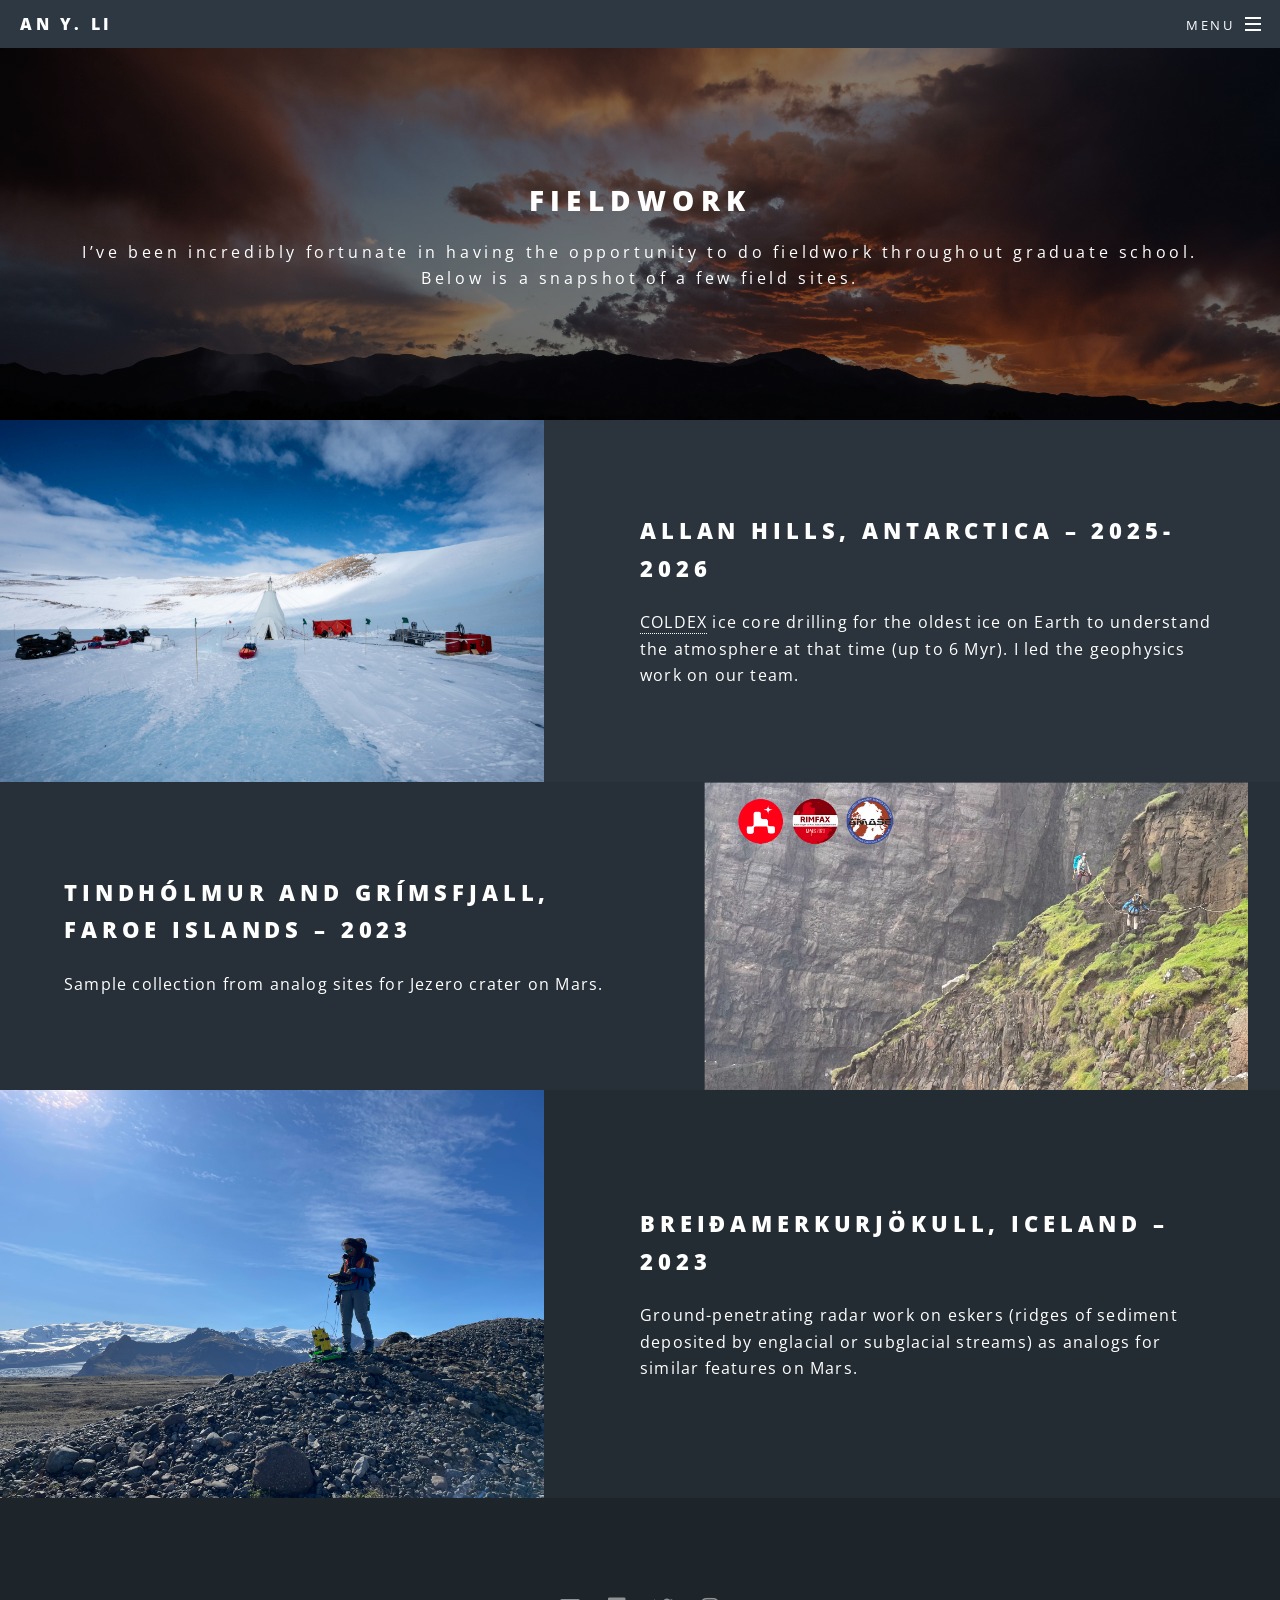
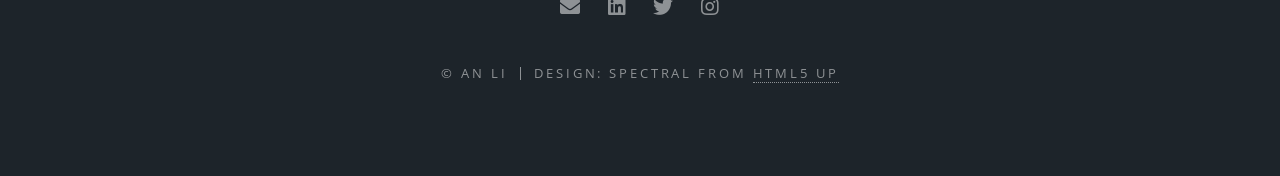
==== fieldwork.html @ 5aa0a7df "Update fieldwork.html" ====
<!DOCTYPE HTML>
<!--
	Spectral by HTML5 UP
	html5up.net | @ajlkn
	Free for personal and commercial use under the CCA 3.0 license (html5up.net/license)
-->
<html>
	<head>
		<title>An Y. Li</title>
		<meta charset="utf-8" />
		<meta name="viewport" content="width=device-width, initial-scale=1, user-scalable=no" />
		<link rel="stylesheet" href="assets/css/main.css" />
		<noscript><link rel="stylesheet" href="assets/css/noscript.css" /></noscript>
	</head>
	<body class="is-preload">

		<!-- Page Wrapper -->
			<div id="page-wrapper">

				<!-- Header -->
					<header id="header">
						<h1><a href="index.html">An Y. Li</a></h1>
						<nav id="nav">
							<ul>
								<li class="special">
									<a href="#menu" class="menuToggle"><span>Menu</span></a>
									<div id="menu">
										<ul>
											<li><a href="index.html">Home</a></li>
											<li><a href="research.html">Research</a></li>
											<li><a href="publications.html">Publications</a></li
                      						<li><a href="fieldwork.html">Fieldwork</a></li>
											<li><a href="resources.html">Resources</a></li>
											<li><a href="https://anliphotography.com">Photography Website</a> </li>
											<!-- <li><a href="#">Sign Up</a></li>
											<li><a href="#">Log In</a></li> -->
										</ul>
									</div>
								</li>
							</ul>
						</nav>
					</header>

				<!-- Main -->
					<article id="main">
						<header>
							<h2>Fieldwork</h2>
							<p style="text-transform: none;">I’ve been incredibly fortunate in having the opportunity to do fieldwork throughout graduate school. <br/> Below is a snapshot of a few field sites. </p>
						</header>
						<section id="two" class="wrapper alt style2">
							
							
							<section class="spotlight">
								<div class="image">
									<img src="images/8b.jpg"/>
								</div>
								<div class="content">
									<h2>Allan Hills, Antarctica – 2025-2026</br> </h2>
									<p><a href="https://coldex.org"> COLDEX</a> ice core drilling for the oldest ice on Earth to understand the atmosphere at that time (up to 6 Myr). I led the geophysics work on our team.</p>
								</div>
                
							</section>
              				<section class="spotlight">
								<div class="image">
									<img src="images/li_work9.png"/>
								</div>
								<div class="content">
									<h2>Tindhólmur and Grímsfjall, Faroe Islands – 2023</br> </h2>
									<p>Sample collection from analog sites for Jezero crater on Mars.  </p>
								</div>
								</section>
             				<section class="spotlight">
								<div class="image">
									<img src="images/li_work8.JPG"/>
								</div>
								<div class="content">
									<h2>Breiðamerkurjökull, Iceland – 2023</br> </h2>
									<p>Ground-penetrating radar work on eskers (ridges of sediment deposited by englacial or subglacial streams) as analogs for similar features on Mars. </p>
								</div>
                
							</section>

							
						</section>


						<!-- <section class="wrapper style5">
							<div class="inner">

								<h3>Lorem ipsum dolor</h3>
								<p>Morbi mattis mi consectetur tortor elementum, varius pellentesque velit convallis. Aenean tincidunt lectus auctor mauris maximus, ac scelerisque ipsum tempor. Duis vulputate ex et ex tincidunt, quis lacinia velit aliquet. Duis non efficitur nisi, id malesuada justo. Maecenas sagittis felis ac sagittis semper. Curabitur purus leo, tempus sed finibus eget, fringilla quis risus. Maecenas et lorem quis sem varius sagittis et a est. Maecenas iaculis iaculis sem. Donec vel dolor at arcu tincidunt bibendum. Interdum et malesuada fames ac ante ipsum primis in faucibus. Fusce ut aliquet justo. Donec id neque ipsum. Integer eget ultricies odio. Nam vel ex a orci fringilla tincidunt. Aliquam eleifend ligula non velit accumsan cursus. Etiam ut gravida sapien.</p>

								<p>Vestibulum ultrices risus velit, sit amet blandit massa auctor sit amet. Sed eu lectus sem. Phasellus in odio at ipsum porttitor mollis id vel diam. Praesent sit amet posuere risus, eu faucibus lectus. Vivamus ex ligula, tempus pulvinar ipsum in, auctor porta quam. Proin nec dui cursus, posuere dui eget interdum. Fusce lectus magna, sagittis at facilisis vitae, pellentesque at etiam. Quisque posuere leo quis sem commodo, vel scelerisque nisi scelerisque. Suspendisse id quam vel tortor tincidunt suscipit. Nullam auctor orci eu dolor consectetur, interdum ullamcorper ante tincidunt. Mauris felis nec felis elementum varius.</p>

								<hr />

								<h4>Feugiat aliquam</h4>
								<p>Nam sapien ante, varius in pulvinar vitae, rhoncus id massa. Donec varius ex in mauris ornare, eget euismod urna egestas. Etiam lacinia tempor ipsum, sodales porttitor justo. Aliquam dolor quam, semper in tortor eu, volutpat efficitur quam. Fusce nec fermentum nisl. Aenean erat diam, tempus aliquet erat.</p>

								<p>Etiam iaculis nulla ipsum, et pharetra libero rhoncus ut. Phasellus rutrum cursus velit, eget condimentum nunc blandit vel. In at pulvinar lectus. Morbi diam ante, vulputate et imperdiet eget, fermentum non dolor. Ut eleifend sagittis tincidunt. Sed viverra commodo mi, ac rhoncus justo. Duis neque ligula, elementum ut enim vel, posuere finibus justo. Vivamus facilisis maximus nibh quis pulvinar. Quisque hendrerit in ipsum id tellus facilisis fermentum. Proin mauris dui, at vestibulum sit amet, auctor bibendum neque.</p>

							</div>
						</section> -->
					</article>

				<!-- Footer -->
					<footer id="footer">
						<ul class="icons">
							<li><a href="mailto:anli7@uw.edu" class="icon solid fa-envelope"><span class="label">Email</span></a></li>
							<!-- <li><a href="#" class="icon brands fa-dribbble"><span class="label">Dribbble</span></a></li> -->
							<li><a href="https://www.linkedin.com/in/an-li7" class="icon brands fa-linkedin"><span class="label">LinkedIn</span></a></li>
							<li><a href="https://twitter.com/planetanli" class="icon brands fa-twitter"><span class="label">Twitter</span></a></li>
							<li><a href="https://instagram.com/naturade" class="icon brands fa-instagram"><span class="label">Instagram</span></a></li>
<!-- 							<!-- <li><a href="https://facebook.com/everaturephotography" class="icon brands fa-facebook-f"><span class="label">Facebook</span></a></li> -->
							
						</ul>
						<ul class="copyright">
							<li>&copy; An Li</li><li>Design: Spectral from <a href="http://html5up.net">HTML5 UP</a></li>
						</ul>
					</footer>

			</div>

		<!-- Scripts -->
			<script src="assets/js/jquery.min.js"></script>
			<script src="assets/js/jquery.scrollex.min.js"></script>
			<script src="assets/js/jquery.scrolly.min.js"></script>
			<script src="assets/js/browser.min.js"></script>
			<script src="assets/js/breakpoints.min.js"></script>
			<script src="assets/js/util.js"></script>
			<script src="assets/js/main.js"></script>

	</body>
</html>
---- assets/css/main.css ----
@import url(fontawesome-all.min.css);
@import url("https://fonts.googleapis.com/css?family=Open+Sans:400,400italic,600,600italic,800,800italic");

/*
	Spectral by HTML5 UP
	html5up.net | @ajlkn
	Free for personal and commercial use under the CCA 3.0 license (html5up.net/license)
*/

html, body, div, span, applet, object,
iframe, h1, h2, h3, h4, h5, h6, p, blockquote,
pre, a, abbr, acronym, address, big, cite,
code, del, dfn, em, img, ins, kbd, q, s, samp,
small, strike, strong, sub, sup, tt, var, b,
u, i, center, dl, dt, dd, ol, ul, li, fieldset,
form, label, legend, table, caption, tbody,
tfoot, thead, tr, th, td, article, aside,
canvas, details, embed, figure, figcaption,
footer, header, hgroup, menu, nav, output, ruby,
section, summary, time, mark, audio, video {
	margin: 0;
	padding: 0;
	border: 0;
	font-size: 100%;
	font: inherit;
	vertical-align: baseline;}

article, aside, details, figcaption, figure,
footer, header, hgroup, menu, nav, section {
	display: block;}

body {
	line-height: 1;
}

ol, ul {
	list-style: none;
}

blockquote, q {
	quotes: none;
}

	blockquote:before, blockquote:after, q:before, q:after {
		content: '';
		content: none;
	}

table {
	border-collapse: collapse;
	border-spacing: 0;
}

body {
	-webkit-text-size-adjust: none;
}

mark {
	background-color: transparent;
	color: inherit;
}

input::-moz-focus-inner {
	border: 0;
	padding: 0;
}

input, select, textarea {
	-moz-appearance: none;
	-webkit-appearance: none;
	-ms-appearance: none;
	appearance: none;
}

/* Basic */

	@-ms-viewport {
		width: device-width;
	}

	html {
		box-sizing: border-box;
	}

	*, *:before, *:after {
		box-sizing: inherit;
	}

	body {
		background: #2e3842;
	}

		body.is-preload *, body.is-preload *:before, body.is-preload *:after {
			-moz-animation: none !important;
			-webkit-animation: none !important;
			-ms-animation: none !important;
			animation: none !important;
			-moz-transition: none !important;
			-webkit-transition: none !important;
			-ms-transition: none !important;
			transition: none !important;
		}

	body, input, select, textarea {
		color: #fff;
		font-family: "Open Sans", Helvetica, sans-serif;
		font-size: 15pt;
		font-weight: 400;
		letter-spacing: 0.075em;
		line-height: 1.65em;
	}

		@media screen and (max-width: 1680px) {

			body, input, select, textarea {
				font-size: 13pt;
			}

		}

		@media screen and (max-width: 1280px) {

			body, input, select, textarea {
				font-size: 12pt;
			}

		}

		@media screen and (max-width: 736px) {

			body, input, select, textarea {
				font-size: 11pt;
				letter-spacing: 0.0375em;
			}

		}

	a {
		-moz-transition: color 0.2s ease, border-bottom-color 0.2s ease;
		-webkit-transition: color 0.2s ease, border-bottom-color 0.2s ease;
		-ms-transition: color 0.2s ease, border-bottom-color 0.2s ease;
		transition: color 0.2s ease, border-bottom-color 0.2s ease;
		border-bottom: dotted 1px;
		color: inherit;
		text-decoration: none;
	}

		a:hover {
			border-bottom-color: transparent;
		}

	strong, b {
		color: #fff;
		font-weight: 600;
	}

	em, i {
		font-style: italic;
	}

	p {
		margin: 0 0 2em 0;
	}

	h1, h2, h3, h4, h5, h6 {
		color: #fff;
		font-weight: 800;
		letter-spacing: 0.225em;
		line-height: 1em;
		margin: 0 0 1em 0;
		text-transform: uppercase;
	}

		h1 a, h2 a, h3 a, h4 a, h5 a, h6 a {
			color: inherit;
			text-decoration: none;
		}

	h2 {
		font-size: 1.35em;
		line-height: 1.75em;
	}

		@media screen and (max-width: 736px) {

			h2 {
				font-size: 1.1em;
				line-height: 1.65em;
			}

		}

	h3 {
		font-size: 1.15em;
		line-height: 1.75em;
	}

		@media screen and (max-width: 736px) {

			h3 {
				font-size: 1em;
				line-height: 1.65em;
			}

		}

	h4 {
		font-size: 1em;
		line-height: 1.5em;
	}

	h5 {
		font-size: 0.8em;
		line-height: 1.5em;
	}

	h6 {
		font-size: 0.7em;
		line-height: 1.5em;
	}

	sub {
		font-size: 0.8em;
		position: relative;
		top: 0.5em;
	}

	sup {
		font-size: 0.8em;
		position: relative;
		top: -0.5em;
	}

	hr {
		border: 0;
		border-bottom: solid 2px #fff;
		margin: 3em 0;
	}

		hr.major {
			margin: 4.5em 0;
		}

	blockquote {
		border-left: solid 4px #fff;
		font-style: italic;
		margin: 0 0 2em 0;
		padding: 0.5em 0 0.5em 2em;
	}

	code {
		background: rgba(144, 144, 144, 0.25);
		border-radius: 3px;
		font-family: "Courier New", monospace;
		font-size: 0.9em;
		letter-spacing: 0;
		margin: 0 0.25em;
		padding: 0.25em 0.65em;
	}

	pre {
		-webkit-overflow-scrolling: touch;
		font-family: "Courier New", monospace;
		font-size: 0.9em;
		margin: 0 0 2em 0;
	}

		pre code {
			display: block;
			line-height: 1.75em;
			padding: 1em 1.5em;
			overflow-x: auto;
		}

	.align-left {
		text-align: left;
	}

	.align-center {
		text-align: center;
	}

	.align-right {
		text-align: right;
	}

/* Row */

	.row {
		display: flex;
		flex-wrap: wrap;
		box-sizing: border-box;
		align-items: stretch;
	}

		.row > * {
			box-sizing: border-box;
		}

		.row.gtr-uniform > * > :last-child {
			margin-bottom: 0;
		}

		.row.aln-left {
			justify-content: flex-start;
		}

		.row.aln-center {
			justify-content: center;
		}

		.row.aln-right {
			justify-content: flex-end;
		}

		.row.aln-top {
			align-items: flex-start;
		}

		.row.aln-middle {
			align-items: center;
		}

		.row.aln-bottom {
			align-items: flex-end;
		}

		.row > .imp {
			order: -1;
		}

		.row > .col-1 {
			width: 8.33333%;
		}

		.row > .off-1 {
			margin-left: 8.33333%;
		}

		.row > .col-2 {
			width: 16.66667%;
		}

		.row > .off-2 {
			margin-left: 16.66667%;
		}

		.row > .col-3 {
			width: 25%;
		}

		.row > .off-3 {
			margin-left: 25%;
		}

		.row > .col-4 {
			width: 33.33333%;
		}

		.row > .off-4 {
			margin-left: 33.33333%;
		}

		.row > .col-5 {
			width: 41.66667%;
		}

		.row > .off-5 {
			margin-left: 41.66667%;
		}

		.row > .col-6 {
			width: 50%;
		}

		.row > .off-6 {
			margin-left: 50%;
		}

		.row > .col-7 {
			width: 58.33333%;
		}

		.row > .off-7 {
			margin-left: 58.33333%;
		}

		.row > .col-8 {
			width: 66.66667%;
		}

		.row > .off-8 {
			margin-left: 66.66667%;
		}

		.row > .col-9 {
			width: 75%;
		}

		.row > .off-9 {
			margin-left: 75%;
		}

		.row > .col-10 {
			width: 83.33333%;
		}

		.row > .off-10 {
			margin-left: 83.33333%;
		}

		.row > .col-11 {
			width: 91.66667%;
		}

		.row > .off-11 {
			margin-left: 91.66667%;
		}

		.row > .col-12 {
			width: 100%;
		}

		.row > .off-12 {
			margin-left: 100%;
		}

		.row.gtr-0 {
			margin-top: 0;
			margin-left: 0em;
		}

			.row.gtr-0 > * {
				padding: 0 0 0 0em;
			}

			.row.gtr-0.gtr-uniform {
				margin-top: 0em;
			}

				.row.gtr-0.gtr-uniform > * {
					padding-top: 0em;
				}

		.row.gtr-25 {
			margin-top: 0;
			margin-left: -0.375em;
		}

			.row.gtr-25 > * {
				padding: 0 0 0 0.375em;
			}

			.row.gtr-25.gtr-uniform {
				margin-top: -0.375em;
			}

				.row.gtr-25.gtr-uniform > * {
					padding-top: 0.375em;
				}

		.row.gtr-50 {
			margin-top: 0;
			margin-left: -0.75em;
		}

			.row.gtr-50 > * {
				padding: 0 0 0 0.75em;
			}

			.row.gtr-50.gtr-uniform {
				margin-top: -0.75em;
			}

				.row.gtr-50.gtr-uniform > * {
					padding-top: 0.75em;
				}

		.row {
			margin-top: 0;
			margin-left: -1.5em;
		}

			.row > * {
				padding: 0 0 0 1.5em;
			}

			.row.gtr-uniform {
				margin-top: -1.5em;
			}

				.row.gtr-uniform > * {
					padding-top: 1.5em;
				}

		.row.gtr-150 {
			margin-top: 0;
			margin-left: -2.25em;
		}

			.row.gtr-150 > * {
				padding: 0 0 0 2.25em;
			}

			.row.gtr-150.gtr-uniform {
				margin-top: -2.25em;
			}

				.row.gtr-150.gtr-uniform > * {
					padding-top: 2.25em;
				}

		.row.gtr-200 {
			margin-top: 0;
			margin-left: -3em;
		}

			.row.gtr-200 > * {
				padding: 0 0 0 3em;
			}

			.row.gtr-200.gtr-uniform {
				margin-top: -3em;
			}

				.row.gtr-200.gtr-uniform > * {
					padding-top: 3em;
				}

		@media screen and (max-width: 1680px) {

			.row {
				display: flex;
				flex-wrap: wrap;
				box-sizing: border-box;
				align-items: stretch;
			}

				.row > * {
					box-sizing: border-box;
				}

				.row.gtr-uniform > * > :last-child {
					margin-bottom: 0;
				}

				.row.aln-left {
					justify-content: flex-start;
				}

				.row.aln-center {
					justify-content: center;
				}

				.row.aln-right {
					justify-content: flex-end;
				}

				.row.aln-top {
					align-items: flex-start;
				}

				.row.aln-middle {
					align-items: center;
				}

				.row.aln-bottom {
					align-items: flex-end;
				}

				.row > .imp-xlarge {
					order: -1;
				}

				.row > .col-1-xlarge {
					width: 8.33333%;
				}

				.row > .off-1-xlarge {
					margin-left: 8.33333%;
				}

				.row > .col-2-xlarge {
					width: 16.66667%;
				}

				.row > .off-2-xlarge {
					margin-left: 16.66667%;
				}

				.row > .col-3-xlarge {
					width: 25%;
				}

				.row > .off-3-xlarge {
					margin-left: 25%;
				}

				.row > .col-4-xlarge {
					width: 33.33333%;
				}

				.row > .off-4-xlarge {
					margin-left: 33.33333%;
				}

				.row > .col-5-xlarge {
					width: 41.66667%;
				}

				.row > .off-5-xlarge {
					margin-left: 41.66667%;
				}

				.row > .col-6-xlarge {
					width: 50%;
				}

				.row > .off-6-xlarge {
					margin-left: 50%;
				}

				.row > .col-7-xlarge {
					width: 58.33333%;
				}

				.row > .off-7-xlarge {
					margin-left: 58.33333%;
				}

				.row > .col-8-xlarge {
					width: 66.66667%;
				}

				.row > .off-8-xlarge {
					margin-left: 66.66667%;
				}

				.row > .col-9-xlarge {
					width: 75%;
				}

				.row > .off-9-xlarge {
					margin-left: 75%;
				}

				.row > .col-10-xlarge {
					width: 83.33333%;
				}

				.row > .off-10-xlarge {
					margin-left: 83.33333%;
				}

				.row > .col-11-xlarge {
					width: 91.66667%;
				}

				.row > .off-11-xlarge {
					margin-left: 91.66667%;
				}

				.row > .col-12-xlarge {
					width: 100%;
				}

				.row > .off-12-xlarge {
					margin-left: 100%;
				}

				.row.gtr-0 {
					margin-top: 0;
					margin-left: 0em;
				}

					.row.gtr-0 > * {
						padding: 0 0 0 0em;
					}

					.row.gtr-0.gtr-uniform {
						margin-top: 0em;
					}

						.row.gtr-0.gtr-uniform > * {
							padding-top: 0em;
						}

				.row.gtr-25 {
					margin-top: 0;
					margin-left: -0.375em;
				}

					.row.gtr-25 > * {
						padding: 0 0 0 0.375em;
					}

					.row.gtr-25.gtr-uniform {
						margin-top: -0.375em;
					}

						.row.gtr-25.gtr-uniform > * {
							padding-top: 0.375em;
						}

				.row.gtr-50 {
					margin-top: 0;
					margin-left: -0.75em;
				}

					.row.gtr-50 > * {
						padding: 0 0 0 0.75em;
					}

					.row.gtr-50.gtr-uniform {
						margin-top: -0.75em;
					}

						.row.gtr-50.gtr-uniform > * {
							padding-top: 0.75em;
						}

				.row {
					margin-top: 0;
					margin-left: -1.5em;
				}

					.row > * {
						padding: 0 0 0 1.5em;
					}

					.row.gtr-uniform {
						margin-top: -1.5em;
					}

						.row.gtr-uniform > * {
							padding-top: 1.5em;
						}

				.row.gtr-150 {
					margin-top: 0;
					margin-left: -2.25em;
				}

					.row.gtr-150 > * {
						padding: 0 0 0 2.25em;
					}

					.row.gtr-150.gtr-uniform {
						margin-top: -2.25em;
					}

						.row.gtr-150.gtr-uniform > * {
							padding-top: 2.25em;
						}

				.row.gtr-200 {
					margin-top: 0;
					margin-left: -3em;
				}

					.row.gtr-200 > * {
						padding: 0 0 0 3em;
					}

					.row.gtr-200.gtr-uniform {
						margin-top: -3em;
					}

						.row.gtr-200.gtr-uniform > * {
							padding-top: 3em;
						}

		}

		@media screen and (max-width: 1280px) {

			.row {
				display: flex;
				flex-wrap: wrap;
				box-sizing: border-box;
				align-items: stretch;
			}

				.row > * {
					box-sizing: border-box;
				}

				.row.gtr-uniform > * > :last-child {
					margin-bottom: 0;
				}

				.row.aln-left {
					justify-content: flex-start;
				}

				.row.aln-center {
					justify-content: center;
				}

				.row.aln-right {
					justify-content: flex-end;
				}

				.row.aln-top {
					align-items: flex-start;
				}

				.row.aln-middle {
					align-items: center;
				}

				.row.aln-bottom {
					align-items: flex-end;
				}

				.row > .imp-large {
					order: -1;
				}

				.row > .col-1-large {
					width: 8.33333%;
				}

				.row > .off-1-large {
					margin-left: 8.33333%;
				}

				.row > .col-2-large {
					width: 16.66667%;
				}

				.row > .off-2-large {
					margin-left: 16.66667%;
				}

				.row > .col-3-large {
					width: 25%;
				}

				.row > .off-3-large {
					margin-left: 25%;
				}

				.row > .col-4-large {
					width: 33.33333%;
				}

				.row > .off-4-large {
					margin-left: 33.33333%;
				}

				.row > .col-5-large {
					width: 41.66667%;
				}

				.row > .off-5-large {
					margin-left: 41.66667%;
				}

				.row > .col-6-large {
					width: 50%;
				}

				.row > .off-6-large {
					margin-left: 50%;
				}

				.row > .col-7-large {
					width: 58.33333%;
				}

				.row > .off-7-large {
					margin-left: 58.33333%;
				}

				.row > .col-8-large {
					width: 66.66667%;
				}

				.row > .off-8-large {
					margin-left: 66.66667%;
				}

				.row > .col-9-large {
					width: 75%;
				}

				.row > .off-9-large {
					margin-left: 75%;
				}

				.row > .col-10-large {
					width: 83.33333%;
				}

				.row > .off-10-large {
					margin-left: 83.33333%;
				}

				.row > .col-11-large {
					width: 91.66667%;
				}

				.row > .off-11-large {
					margin-left: 91.66667%;
				}

				.row > .col-12-large {
					width: 100%;
				}

				.row > .off-12-large {
					margin-left: 100%;
				}

				.row.gtr-0 {
					margin-top: 0;
					margin-left: 0em;
				}

					.row.gtr-0 > * {
						padding: 0 0 0 0em;
					}

					.row.gtr-0.gtr-uniform {
						margin-top: 0em;
					}

						.row.gtr-0.gtr-uniform > * {
							padding-top: 0em;
						}

				.row.gtr-25 {
					margin-top: 0;
					margin-left: -0.375em;
				}

					.row.gtr-25 > * {
						padding: 0 0 0 0.375em;
					}

					.row.gtr-25.gtr-uniform {
						margin-top: -0.375em;
					}

						.row.gtr-25.gtr-uniform > * {
							padding-top: 0.375em;
						}

				.row.gtr-50 {
					margin-top: 0;
					margin-left: -0.75em;
				}

					.row.gtr-50 > * {
						padding: 0 0 0 0.75em;
					}

					.row.gtr-50.gtr-uniform {
						margin-top: -0.75em;
					}

						.row.gtr-50.gtr-uniform > * {
							padding-top: 0.75em;
						}

				.row {
					margin-top: 0;
					margin-left: -1.5em;
				}

					.row > * {
						padding: 0 0 0 1.5em;
					}

					.row.gtr-uniform {
						margin-top: -1.5em;
					}

						.row.gtr-uniform > * {
							padding-top: 1.5em;
						}

				.row.gtr-150 {
					margin-top: 0;
					margin-left: -2.25em;
				}

					.row.gtr-150 > * {
						padding: 0 0 0 2.25em;
					}

					.row.gtr-150.gtr-uniform {
						margin-top: -2.25em;
					}

						.row.gtr-150.gtr-uniform > * {
							padding-top: 2.25em;
						}

				.row.gtr-200 {
					margin-top: 0;
					margin-left: -3em;
				}

					.row.gtr-200 > * {
						padding: 0 0 0 3em;
					}

					.row.gtr-200.gtr-uniform {
						margin-top: -3em;
					}

						.row.gtr-200.gtr-uniform > * {
							padding-top: 3em;
						}

		}

		@media screen and (max-width: 980px) {

			.row {
				display: flex;
				flex-wrap: wrap;
				box-sizing: border-box;
				align-items: stretch;
			}

				.row > * {
					box-sizing: border-box;
				}

				.row.gtr-uniform > * > :last-child {
					margin-bottom: 0;
				}

				.row.aln-left {
					justify-content: flex-start;
				}

				.row.aln-center {
					justify-content: center;
				}

				.row.aln-right {
					justify-content: flex-end;
				}

				.row.aln-top {
					align-items: flex-start;
				}

				.row.aln-middle {
					align-items: center;
				}

				.row.aln-bottom {
					align-items: flex-end;
				}

				.row > .imp-medium {
					order: -1;
				}

				.row > .col-1-medium {
					width: 8.33333%;
				}

				.row > .off-1-medium {
					margin-left: 8.33333%;
				}

				.row > .col-2-medium {
					width: 16.66667%;
				}

				.row > .off-2-medium {
					margin-left: 16.66667%;
				}

				.row > .col-3-medium {
					width: 25%;
				}

				.row > .off-3-medium {
					margin-left: 25%;
				}

				.row > .col-4-medium {
					width: 33.33333%;
				}

				.row > .off-4-medium {
					margin-left: 33.33333%;
				}

				.row > .col-5-medium {
					width: 41.66667%;
				}

				.row > .off-5-medium {
					margin-left: 41.66667%;
				}

				.row > .col-6-medium {
					width: 50%;
				}

				.row > .off-6-medium {
					margin-left: 50%;
				}

				.row > .col-7-medium {
					width: 58.33333%;
				}

				.row > .off-7-medium {
					margin-left: 58.33333%;
				}

				.row > .col-8-medium {
					width: 66.66667%;
				}

				.row > .off-8-medium {
					margin-left: 66.66667%;
				}

				.row > .col-9-medium {
					width: 75%;
				}

				.row > .off-9-medium {
					margin-left: 75%;
				}

				.row > .col-10-medium {
					width: 83.33333%;
				}

				.row > .off-10-medium {
					margin-left: 83.33333%;
				}

				.row > .col-11-medium {
					width: 91.66667%;
				}

				.row > .off-11-medium {
					margin-left: 91.66667%;
				}

				.row > .col-12-medium {
					width: 100%;
				}

				.row > .off-12-medium {
					margin-left: 100%;
				}

				.row.gtr-0 {
					margin-top: 0;
					margin-left: 0em;
				}

					.row.gtr-0 > * {
						padding: 0 0 0 0em;
					}

					.row.gtr-0.gtr-uniform {
						margin-top: 0em;
					}

						.row.gtr-0.gtr-uniform > * {
							padding-top: 0em;
						}

				.row.gtr-25 {
					margin-top: 0;
					margin-left: -0.375em;
				}

					.row.gtr-25 > * {
						padding: 0 0 0 0.375em;
					}

					.row.gtr-25.gtr-uniform {
						margin-top: -0.375em;
					}

						.row.gtr-25.gtr-uniform > * {
							padding-top: 0.375em;
						}

				.row.gtr-50 {
					margin-top: 0;
					margin-left: -0.75em;
				}

					.row.gtr-50 > * {
						padding: 0 0 0 0.75em;
					}

					.row.gtr-50.gtr-uniform {
						margin-top: -0.75em;
					}

						.row.gtr-50.gtr-uniform > * {
							padding-top: 0.75em;
						}

				.row {
					margin-top: 0;
					margin-left: -1.5em;
				}

					.row > * {
						padding: 0 0 0 1.5em;
					}

					.row.gtr-uniform {
						margin-top: -1.5em;
					}

						.row.gtr-uniform > * {
							padding-top: 1.5em;
						}

				.row.gtr-150 {
					margin-top: 0;
					margin-left: -2.25em;
				}

					.row.gtr-150 > * {
						padding: 0 0 0 2.25em;
					}

					.row.gtr-150.gtr-uniform {
						margin-top: -2.25em;
					}

						.row.gtr-150.gtr-uniform > * {
							padding-top: 2.25em;
						}

				.row.gtr-200 {
					margin-top: 0;
					margin-left: -3em;
				}

					.row.gtr-200 > * {
						padding: 0 0 0 3em;
					}

					.row.gtr-200.gtr-uniform {
						margin-top: -3em;
					}

						.row.gtr-200.gtr-uniform > * {
							padding-top: 3em;
						}

		}

		@media screen and (max-width: 736px) {

			.row {
				display: flex;
				flex-wrap: wrap;
				box-sizing: border-box;
				align-items: stretch;
			}

				.row > * {
					box-sizing: border-box;
				}

				.row.gtr-uniform > * > :last-child {
					margin-bottom: 0;
				}

				.row.aln-left {
					justify-content: flex-start;
				}

				.row.aln-center {
					justify-content: center;
				}

				.row.aln-right {
					justify-content: flex-end;
				}

				.row.aln-top {
					align-items: flex-start;
				}

				.row.aln-middle {
					align-items: center;
				}

				.row.aln-bottom {
					align-items: flex-end;
				}

				.row > .imp-small {
					order: -1;
				}

				.row > .col-1-small {
					width: 8.33333%;
				}

				.row > .off-1-small {
					margin-left: 8.33333%;
				}

				.row > .col-2-small {
					width: 16.66667%;
				}

				.row > .off-2-small {
					margin-left: 16.66667%;
				}

				.row > .col-3-small {
					width: 25%;
				}

				.row > .off-3-small {
					margin-left: 25%;
				}

				.row > .col-4-small {
					width: 33.33333%;
				}

				.row > .off-4-small {
					margin-left: 33.33333%;
				}

				.row > .col-5-small {
					width: 41.66667%;
				}

				.row > .off-5-small {
					margin-left: 41.66667%;
				}

				.row > .col-6-small {
					width: 50%;
				}

				.row > .off-6-small {
					margin-left: 50%;
				}

				.row > .col-7-small {
					width: 58.33333%;
				}

				.row > .off-7-small {
					margin-left: 58.33333%;
				}

				.row > .col-8-small {
					width: 66.66667%;
				}

				.row > .off-8-small {
					margin-left: 66.66667%;
				}

				.row > .col-9-small {
					width: 75%;
				}

				.row > .off-9-small {
					margin-left: 75%;
				}

				.row > .col-10-small {
					width: 83.33333%;
				}

				.row > .off-10-small {
					margin-left: 83.33333%;
				}

				.row > .col-11-small {
					width: 91.66667%;
				}

				.row > .off-11-small {
					margin-left: 91.66667%;
				}

				.row > .col-12-small {
					width: 100%;
				}

				.row > .off-12-small {
					margin-left: 100%;
				}

				.row.gtr-0 {
					margin-top: 0;
					margin-left: 0em;
				}

					.row.gtr-0 > * {
						padding: 0 0 0 0em;
					}

					.row.gtr-0.gtr-uniform {
						margin-top: 0em;
					}

						.row.gtr-0.gtr-uniform > * {
							padding-top: 0em;
						}

				.row.gtr-25 {
					margin-top: 0;
					margin-left: -0.375em;
				}

					.row.gtr-25 > * {
						padding: 0 0 0 0.375em;
					}

					.row.gtr-25.gtr-uniform {
						margin-top: -0.375em;
					}

						.row.gtr-25.gtr-uniform > * {
							padding-top: 0.375em;
						}

				.row.gtr-50 {
					margin-top: 0;
					margin-left: -0.75em;
				}

					.row.gtr-50 > * {
						padding: 0 0 0 0.75em;
					}

					.row.gtr-50.gtr-uniform {
						margin-top: -0.75em;
					}

						.row.gtr-50.gtr-uniform > * {
							padding-top: 0.75em;
						}

				.row {
					margin-top: 0;
					margin-left: -1.5em;
				}

					.row > * {
						padding: 0 0 0 1.5em;
					}

					.row.gtr-uniform {
						margin-top: -1.5em;
					}

						.row.gtr-uniform > * {
							padding-top: 1.5em;
						}

				.row.gtr-150 {
					margin-top: 0;
					margin-left: -2.25em;
				}

					.row.gtr-150 > * {
						padding: 0 0 0 2.25em;
					}

					.row.gtr-150.gtr-uniform {
						margin-top: -2.25em;
					}

						.row.gtr-150.gtr-uniform > * {
							padding-top: 2.25em;
						}

				.row.gtr-200 {
					margin-top: 0;
					margin-left: -3em;
				}

					.row.gtr-200 > * {
						padding: 0 0 0 3em;
					}

					.row.gtr-200.gtr-uniform {
						margin-top: -3em;
					}

						.row.gtr-200.gtr-uniform > * {
							padding-top: 3em;
						}

		}

		@media screen and (max-width: 480px) {

			.row {
				display: flex;
				flex-wrap: wrap;
				box-sizing: border-box;
				align-items: stretch;
			}

				.row > * {
					box-sizing: border-box;
				}

				.row.gtr-uniform > * > :last-child {
					margin-bottom: 0;
				}

				.row.aln-left {
					justify-content: flex-start;
				}

				.row.aln-center {
					justify-content: center;
				}

				.row.aln-right {
					justify-content: flex-end;
				}

				.row.aln-top {
					align-items: flex-start;
				}

				.row.aln-middle {
					align-items: center;
				}

				.row.aln-bottom {
					align-items: flex-end;
				}

				.row > .imp-xsmall {
					order: -1;
				}

				.row > .col-1-xsmall {
					width: 8.33333%;
				}

				.row > .off-1-xsmall {
					margin-left: 8.33333%;
				}

				.row > .col-2-xsmall {
					width: 16.66667%;
				}

				.row > .off-2-xsmall {
					margin-left: 16.66667%;
				}

				.row > .col-3-xsmall {
					width: 25%;
				}

				.row > .off-3-xsmall {
					margin-left: 25%;
				}

				.row > .col-4-xsmall {
					width: 33.33333%;
				}

				.row > .off-4-xsmall {
					margin-left: 33.33333%;
				}

				.row > .col-5-xsmall {
					width: 41.66667%;
				}

				.row > .off-5-xsmall {
					margin-left: 41.66667%;
				}

				.row > .col-6-xsmall {
					width: 50%;
				}

				.row > .off-6-xsmall {
					margin-left: 50%;
				}

				.row > .col-7-xsmall {
					width: 58.33333%;
				}

				.row > .off-7-xsmall {
					margin-left: 58.33333%;
				}

				.row > .col-8-xsmall {
					width: 66.66667%;
				}

				.row > .off-8-xsmall {
					margin-left: 66.66667%;
				}

				.row > .col-9-xsmall {
					width: 75%;
				}

				.row > .off-9-xsmall {
					margin-left: 75%;
				}

				.row > .col-10-xsmall {
					width: 83.33333%;
				}

				.row > .off-10-xsmall {
					margin-left: 83.33333%;
				}

				.row > .col-11-xsmall {
					width: 91.66667%;
				}

				.row > .off-11-xsmall {
					margin-left: 91.66667%;
				}

				.row > .col-12-xsmall {
					width: 100%;
				}

				.row > .off-12-xsmall {
					margin-left: 100%;
				}

				.row.gtr-0 {
					margin-top: 0;
					margin-left: 0em;
				}

					.row.gtr-0 > * {
						padding: 0 0 0 0em;
					}

					.row.gtr-0.gtr-uniform {
						margin-top: 0em;
					}

						.row.gtr-0.gtr-uniform > * {
							padding-top: 0em;
						}

				.row.gtr-25 {
					margin-top: 0;
					margin-left: -0.375em;
				}

					.row.gtr-25 > * {
						padding: 0 0 0 0.375em;
					}

					.row.gtr-25.gtr-uniform {
						margin-top: -0.375em;
					}

						.row.gtr-25.gtr-uniform > * {
							padding-top: 0.375em;
						}

				.row.gtr-50 {
					margin-top: 0;
					margin-left: -0.75em;
				}

					.row.gtr-50 > * {
						padding: 0 0 0 0.75em;
					}

					.row.gtr-50.gtr-uniform {
						margin-top: -0.75em;
					}

						.row.gtr-50.gtr-uniform > * {
							padding-top: 0.75em;
						}

				.row {
					margin-top: 0;
					margin-left: -1.5em;
				}

					.row > * {
						padding: 0 0 0 1.5em;
					}

					.row.gtr-uniform {
						margin-top: -1.5em;
					}

						.row.gtr-uniform > * {
							padding-top: 1.5em;
						}

				.row.gtr-150 {
					margin-top: 0;
					margin-left: -2.25em;
				}

					.row.gtr-150 > * {
						padding: 0 0 0 2.25em;
					}

					.row.gtr-150.gtr-uniform {
						margin-top: -2.25em;
					}

						.row.gtr-150.gtr-uniform > * {
							padding-top: 2.25em;
						}

				.row.gtr-200 {
					margin-top: 0;
					margin-left: -3em;
				}

					.row.gtr-200 > * {
						padding: 0 0 0 3em;
					}

					.row.gtr-200.gtr-uniform {
						margin-top: -3em;
					}

						.row.gtr-200.gtr-uniform > * {
							padding-top: 3em;
						}

		}

/* Section/Article */

	section.special, article.special {
		text-align: center;
	}

	header p {
		color: rgba(255, 255, 255, 0.5);
		position: relative;
		top: -0.25em;
	}

	header h3 + p {
		font-size: 1.1em;
	}

	header h4 + p,
	header h5 + p,
	header h6 + p {
		font-size: 0.9em;
	}

	header.major {
		margin: 0 0 3.5em 0;
	}

		header.major h2, header.major h3, header.major h4, header.major h5, header.major h6 {
			border-bottom: solid 2px #fff;
			display: inline-block;
			padding-bottom: 1em;
			position: relative;
		}

			header.major h2:after, header.major h3:after, header.major h4:after, header.major h5:after, header.major h6:after {
				content: '';
				display: block;
				height: 1px;
			}

		header.major p {
			color: #fff;
			top: 0;
		}

		@media screen and (max-width: 736px) {

			header.major {
				margin: 0 0 2em 0;
			}

		}

	@media screen and (max-width: 980px) {

		header br {
			display: none;
		}

	}

/* Form */

	form {
		margin: 0 0 2em 0;
	}

	label {
		color: #fff;
		display: block;
		font-size: 0.9em;
		font-weight: 600;
		margin: 0 0 1em 0;
	}

	input[type="text"],
	input[type="password"],
	input[type="email"],
	select,
	textarea {
		-moz-appearance: none;
		-webkit-appearance: none;
		-ms-appearance: none;
		appearance: none;
		background-color: rgba(144, 144, 144, 0.25);
		border-radius: 3px;
		border: none;
		color: inherit;
		display: block;
		outline: 0;
		padding: 0 1em;
		text-decoration: none;
		width: 100%;
	}

		input[type="text"]:invalid,
		input[type="password"]:invalid,
		input[type="email"]:invalid,
		select:invalid,
		textarea:invalid {
			box-shadow: none;
		}

		input[type="text"]:focus,
		input[type="password"]:focus,
		input[type="email"]:focus,
		select:focus,
		textarea:focus {
			box-shadow: 0 0 0 2px #21b2a6;
		}

	select {
		background-size: 1.25em;
		background-repeat: no-repeat;
		background-position: calc(100% - 1em) center;
		height: 2.75em;
		padding-right: 2.75em;
		text-overflow: ellipsis;
	}

		select:focus::-ms-value {
			background-color: transparent;
		}

		select::-ms-expand {
			display: none;
		}

	input[type="text"],
	input[type="password"],
	input[type="email"],
	select {
		height: 2.75em;
	}

	textarea {
		padding: 0.75em 1em;
	}

	input[type="checkbox"],
	input[type="radio"] {
		-moz-appearance: none;
		-webkit-appearance: none;
		-ms-appearance: none;
		appearance: none;
		display: block;
		float: left;
		margin-right: -2em;
		opacity: 0;
		width: 1em;
		z-index: -1;
	}

		input[type="checkbox"] + label,
		input[type="radio"] + label {
			text-decoration: none;
			color: #fff;
			cursor: pointer;
			display: inline-block;
			font-size: 1em;
			font-weight: 400;
			padding-left: 2.4em;
			padding-right: 0.75em;
			position: relative;
		}

			input[type="checkbox"] + label:before,
			input[type="radio"] + label:before {
				-moz-osx-font-smoothing: grayscale;
				-webkit-font-smoothing: antialiased;
				display: inline-block;
				font-style: normal;
				font-variant: normal;
				text-rendering: auto;
				line-height: 1;
				text-transform: none !important;
				font-family: 'Font Awesome 5 Free';
				font-weight: 900;
			}

			input[type="checkbox"] + label:before,
			input[type="radio"] + label:before {
				background: rgba(144, 144, 144, 0.25);
				border-radius: 3px;
				content: '';
				display: inline-block;
				font-size: 0.8em;
				height: 2.0625em;
				left: 0;
				line-height: 2.0625em;
				position: absolute;
				text-align: center;
				top: 0;
				width: 2.0625em;
			}

		input[type="checkbox"]:checked + label:before,
		input[type="radio"]:checked + label:before {
			background: #2e3842;
			color: #fff;
			content: '\f00c';
		}

		input[type="checkbox"]:focus + label:before,
		input[type="radio"]:focus + label:before {
			box-shadow: 0 0 0 2px #21b2a6;
		}

	input[type="checkbox"] + label:before {
		border-radius: 3px;
	}

	input[type="radio"] + label:before {
		border-radius: 100%;
	}

	::-webkit-input-placeholder {
		color: rgba(255, 255, 255, 0.5) !important;
		opacity: 1.0;
	}

	:-moz-placeholder {
		color: rgba(255, 255, 255, 0.5) !important;
		opacity: 1.0;
	}

	::-moz-placeholder {
		color: rgba(255, 255, 255, 0.5) !important;
		opacity: 1.0;
	}

	:-ms-input-placeholder {
		color: rgba(255, 255, 255, 0.5) !important;
		opacity: 1.0;
	}

/* Box */

	.box {
		border-radius: 3px;
		border: solid 2px #fff;
		margin-bottom: 2em;
		padding: 1.5em;
	}

		.box > :last-child,
		.box > :last-child > :last-child,
		.box > :last-child > :last-child > :last-child {
			margin-bottom: 0;
		}

		.box.alt {
			border: 0;
			border-radius: 0;
			padding: 0;
		}

/* Icon */

	.icon {
		text-decoration: none;
		border-bottom: none;
		position: relative;
	}

		.icon:before {
			-moz-osx-font-smoothing: grayscale;
			-webkit-font-smoothing: antialiased;
			display: inline-block;
			font-style: normal;
			font-variant: normal;
			text-rendering: auto;
			line-height: 1;
			text-transform: none !important;
			font-family: 'Font Awesome 5 Free';
			font-weight: 400;
		}

		.icon > .label {
			display: none;
		}

		.icon:before {
			line-height: inherit;
		}

		.icon.solid:before {
			font-weight: 900;
		}

		.icon.brands:before {
			font-family: 'Font Awesome 5 Brands';
		}

		.icon.major {
			-moz-transform: rotate(-45deg);
			-webkit-transform: rotate(-45deg);
			-ms-transform: rotate(-45deg);
			transform: rotate(-45deg);
			border-radius: 3px;
			border: solid 2px #fff;
			display: inline-block;
			font-size: 1.35em;
			height: calc(3em + 2px);
			line-height: 3em;
			text-align: center;
			width: calc(3em + 2px);
		}

			.icon.major:before {
				-moz-transform: rotate(45deg);
				-webkit-transform: rotate(45deg);
				-ms-transform: rotate(45deg);
				transform: rotate(45deg);
				display: inline-block;
				font-size: 1.5em;
			}

			@media screen and (max-width: 736px) {

				.icon.major {
					font-size: 1em;
				}

			}

		.icon.style1 {
			color: #00ffcc;
		}

		.icon.style2 {
			color: #00f0ff;
		}

		.icon.style3 {
			color: #76ddff;
		}

/* Image */

	.image {
		border-radius: 3px;
		border: 0;
		display: inline-block;
		position: relative;
	}

		.image img {
			border-radius: 3px;
			display: block;
		}

		.image.left {
			float: left;
			margin: 0 2em 2em 0;
			top: 0.25em;
		}

		.image.right {
			float: right;
			margin: 0 0 2em 2em;
			top: 0.25em;
		}

		.image.left, .image.right {
			max-width: 40%;
		}

			.image.left img, .image.right img {
				width: 100%;
			}

		.image.fit {
			display: block;
			margin: 0 0 2em 0;
			width: 100%;
		}

			.image.fit img {
				width: 100%;
			}

/* List */

	ol {
		list-style: decimal;
		margin: 0 0 2em 0;
		padding-left: 1.25em;
	}

		ol li {
			padding-left: 0.25em;
		}

	ul {
		list-style: disc;
		margin: 0 0 2em 0;
		padding-left: 1em;
	}

		ul li {
			padding-left: 0.5em;
		}

		ul.alt {
			list-style: none;
			padding-left: 0;
		}

			ul.alt li {
				border-top: solid 1px #fff;
				padding: 0.5em 0;
			}

				ul.alt li:first-child {
					border-top: 0;
					padding-top: 0;
				}

	dl {
		margin: 0 0 2em 0;
	}

/* Actions */

	ul.actions {
		display: -moz-flex;
		display: -webkit-flex;
		display: -ms-flex;
		display: flex;
		cursor: default;
		list-style: none;
		margin-left: -1em;
		padding-left: 0;
	}

		ul.actions li {
			padding: 0 0 0 1em;
			vertical-align: middle;
		}

		ul.actions.special {
			-moz-justify-content: center;
			-webkit-justify-content: center;
			-ms-justify-content: center;
			justify-content: center;
			width: 100%;
			margin-left: 0;
		}

			ul.actions.special li:first-child {
				padding-left: 0;
			}

		ul.actions.stacked {
			-moz-flex-direction: column;
			-webkit-flex-direction: column;
			-ms-flex-direction: column;
			flex-direction: column;
			margin-left: 0;
		}

			ul.actions.stacked li {
				padding: 1em 0 0 0;
			}

				ul.actions.stacked li:first-child {
					padding-top: 0;
				}

		ul.actions.fit {
			width: calc(100% + 1em);
		}

			ul.actions.fit li {
				-moz-flex-grow: 1;
				-webkit-flex-grow: 1;
				-ms-flex-grow: 1;
				flex-grow: 1;
				-moz-flex-shrink: 1;
				-webkit-flex-shrink: 1;
				-ms-flex-shrink: 1;
				flex-shrink: 1;
				width: 100%;
			}

				ul.actions.fit li > * {
					width: 100%;
				}

			ul.actions.fit.stacked {
				width: 100%;
			}

		@media screen and (max-width: 480px) {

			ul.actions:not(.fixed) {
				-moz-flex-direction: column;
				-webkit-flex-direction: column;
				-ms-flex-direction: column;
				flex-direction: column;
				margin-left: 0;
				width: 100% !important;
			}

				ul.actions:not(.fixed) li {
					-moz-flex-grow: 1;
					-webkit-flex-grow: 1;
					-ms-flex-grow: 1;
					flex-grow: 1;
					-moz-flex-shrink: 1;
					-webkit-flex-shrink: 1;
					-ms-flex-shrink: 1;
					flex-shrink: 1;
					padding: 1em 0 0 0;
					text-align: center;
					width: 100%;
				}

					ul.actions:not(.fixed) li > * {
						width: 100%;
					}

					ul.actions:not(.fixed) li:first-child {
						padding-top: 0;
					}

					ul.actions:not(.fixed) li input[type="submit"],
					ul.actions:not(.fixed) li input[type="reset"],
					ul.actions:not(.fixed) li input[type="button"],
					ul.actions:not(.fixed) li button,
					ul.actions:not(.fixed) li .button {
						width: 100%;
					}

						ul.actions:not(.fixed) li input[type="submit"].icon:before,
						ul.actions:not(.fixed) li input[type="reset"].icon:before,
						ul.actions:not(.fixed) li input[type="button"].icon:before,
						ul.actions:not(.fixed) li button.icon:before,
						ul.actions:not(.fixed) li .button.icon:before {
							margin-left: -0.5em;
						}

		}

/* Icons */

	ul.icons {
		cursor: default;
		list-style: none;
		padding-left: 0;
	}

		ul.icons li {
			display: inline-block;
			padding: 0 1em 0 0;
		}

			ul.icons li:last-child {
				padding-right: 0 !important;
			}

		ul.icons.major {
			padding: 1em 0;
		}

			ul.icons.major li {
				padding-right: 3.5em;
			}

				@media screen and (max-width: 736px) {

					ul.icons.major li {
						padding: 0 1em !important;
					}

				}

/* Table */

	.table-wrapper {
		-webkit-overflow-scrolling: touch;
		overflow-x: auto;
	}

	table {
		margin: 0 0 2em 0;
		width: 100%;
	}

		table tbody tr {
			border: solid 1px #fff;
			border-left: 0;
			border-right: 0;
		}

			table tbody tr:nth-child(2n + 1) {
				background-color: rgba(144, 144, 144, 0.25);
			}

		table td {
			padding: 0.75em 0.75em;
		}

		table th {
			color: #fff;
			font-size: 0.9em;
			font-weight: 600;
			padding: 0 0.75em 0.75em 0.75em;
			text-align: left;
		}

		table thead {
			border-bottom: solid 2px #fff;
		}

		table tfoot {
			border-top: solid 2px #fff;
		}

		table.alt {
			border-collapse: separate;
		}

			table.alt tbody tr td {
				border: solid 1px #fff;
				border-left-width: 0;
				border-top-width: 0;
			}

				table.alt tbody tr td:first-child {
					border-left-width: 1px;
				}

			table.alt tbody tr:first-child td {
				border-top-width: 1px;
			}

			table.alt thead {
				border-bottom: 0;
			}

			table.alt tfoot {
				border-top: 0;
			}

/* Button */

	input[type="submit"],
	input[type="reset"],
	input[type="button"],
	button,
	.button {
		-moz-appearance: none;
		-webkit-appearance: none;
		-ms-appearance: none;
		appearance: none;
		-moz-transition: background-color 0.2s ease-in-out, color 0.2s ease-in-out;
		-webkit-transition: background-color 0.2s ease-in-out, color 0.2s ease-in-out;
		-ms-transition: background-color 0.2s ease-in-out, color 0.2s ease-in-out;
		transition: background-color 0.2s ease-in-out, color 0.2s ease-in-out;
		background-color: transparent;
		border-radius: 3px;
		border: 0;
		box-shadow: inset 0 0 0 2px #fff;
		color: #fff;
		cursor: pointer;
		display: inline-block;
		font-size: 0.8em;
		font-weight: 600;
		height: 3.125em;
		letter-spacing: 0.225em;
		line-height: 3.125em;
		max-width: 30em;
		padding: 0 2.75em;
		text-align: center;
		text-decoration: none;
		text-transform: uppercase;
		white-space: nowrap;
		overflow: hidden;
		text-overflow: ellipsis;
	}

		input[type="submit"]:hover,
		input[type="reset"]:hover,
		input[type="button"]:hover,
		button:hover,
		.button:hover {
			background-color: rgba(144, 144, 144, 0.25);
		}

		input[type="submit"]:active,
		input[type="reset"]:active,
		input[type="button"]:active,
		button:active,
		.button:active {
			background-color: rgba(144, 144, 144, 0.5);
		}

		input[type="submit"].icon:before,
		input[type="reset"].icon:before,
		input[type="button"].icon:before,
		button.icon:before,
		.button.icon:before {
			margin-right: 0.5em;
		}

		input[type="submit"].fit,
		input[type="reset"].fit,
		input[type="button"].fit,
		button.fit,
		.button.fit {
			width: 100%;
		}

		input[type="submit"].small,
		input[type="reset"].small,
		input[type="button"].small,
		button.small,
		.button.small {
			font-size: 0.8em;
		}

		input[type="submit"].large,
		input[type="reset"].large,
		input[type="button"].large,
		button.large,
		.button.large {
			font-size: 1.35em;
		}

		input[type="submit"].primary,
		input[type="reset"].primary,
		input[type="button"].primary,
		button.primary,
		.button.primary {
			background-color: #ed4933;
			box-shadow: none !important;
			color: #ffffff !important;
		}

			input[type="submit"].primary:hover,
			input[type="reset"].primary:hover,
			input[type="button"].primary:hover,
			button.primary:hover,
			.button.primary:hover {
				background-color: #ef5e4a !important;
			}

			input[type="submit"].primary:active,
			input[type="reset"].primary:active,
			input[type="button"].primary:active,
			button.primary:active,
			.button.primary:active {
				background-color: #eb341c !important;
			}

		input[type="submit"].disabled, input[type="submit"]:disabled,
		input[type="reset"].disabled,
		input[type="reset"]:disabled,
		input[type="button"].disabled,
		input[type="button"]:disabled,
		button.disabled,
		button:disabled,
		.button.disabled,
		.button:disabled {
			pointer-events: none;
			opacity: 0.25;
		}

		@media screen and (max-width: 736px) {

			input[type="submit"],
			input[type="reset"],
			input[type="button"],
			button,
			.button {
				height: 3.75em;
				line-height: 3.75em;
			}

		}

/* Features */

	.features {
		display: -moz-flex;
		display: -webkit-flex;
		display: -ms-flex;
		display: flex;
		-moz-flex-wrap: wrap;
		-webkit-flex-wrap: wrap;
		-ms-flex-wrap: wrap;
		flex-wrap: wrap;
		-moz-justify-content: center;
		-webkit-justify-content: center;
		-ms-justify-content: center;
		justify-content: center;
		list-style: none;
		padding: 0;
		width: 100%;
	}

		.features li {
			padding: 4em 4em 2em 6em ;
			display: block;
			position: relative;
			text-align: left;
			width: 50%;
		}

			.features li:nth-child(1) {
				background-color: rgba(0, 0, 0, 0.035);
			}

			.features li:nth-child(2) {
				background-color: rgba(0, 0, 0, 0.07);
			}

			.features li:nth-child(3) {
				background-color: rgba(0, 0, 0, 0.105);
			}

			.features li:nth-child(4) {
				background-color: rgba(0, 0, 0, 0.14);
			}

			.features li:nth-child(5) {
				background-color: rgba(0, 0, 0, 0.175);
			}

			.features li:nth-child(6) {
				background-color: rgba(0, 0, 0, 0.21);
			}

			.features li:nth-child(7) {
				background-color: rgba(0, 0, 0, 0.245);
			}

			.features li:nth-child(8) {
				background-color: rgba(0, 0, 0, 0.28);
			}

			.features li:nth-child(9) {
				background-color: rgba(0, 0, 0, 0.315);
			}

			.features li:nth-child(10) {
				background-color: rgba(0, 0, 0, 0.35);
			}

			.features li:before {
				display: block;
				color: #00ffcc;
				position: absolute;
				left: 1.75em;
				top: 2.75em;
				font-size: 1.5em;
			}

			.features li:nth-child(1) {
				border-top-left-radius: 3px;
			}

			.features li:nth-child(2) {
				border-top-right-radius: 3px;
			}

			.features li:nth-last-child(1) {
				border-bottom-right-radius: 3px;
			}

			.features li:nth-last-child(2) {
				border-bottom-left-radius: 3px;
			}

			@media screen and (max-width: 980px) {

				.features li {
					padding: 3em 2em 1em 2em ;
					text-align: center;
				}

					.features li:before {
						left: 0;
						margin: 0 0 1em 0;
						position: relative;
						top: 0;
					}

			}

			@media screen and (max-width: 736px) {

				.features li {
					padding: 3em 0 1em 0 ;
					background-color: transparent !important;
					border-top: solid 2px #fff;
					width: 100%;
				}

					.features li:first-child {
						border-top: 0;
					}

			}

/* Spotlight */

	.spotlight {
		-moz-align-items: center;
		-webkit-align-items: center;
		-ms-align-items: center;
		align-items: center;
		display: -moz-flex;
		display: -webkit-flex;
		display: -ms-flex;
		display: flex;
	}

		.spotlight .image {
			-moz-order: 1;
			-webkit-order: 1;
			-ms-order: 1;
			order: 1;
			border-radius: 0;
			width: 40%;
		}

			.spotlight .image img {
				border-radius: 0;
				width: 100%;
			}

		.spotlight .content {
			padding: 2em 4em 0.1em 4em ;
			-moz-order: 2;
			-webkit-order: 2;
			-ms-order: 2;
			order: 2;
			max-width: 48em;
			width: 60%;
		}

		.spotlight:nth-child(2n) {
			-moz-flex-direction: row-reverse;
			-webkit-flex-direction: row-reverse;
			-ms-flex-direction: row-reverse;
			flex-direction: row-reverse;
		}

		.spotlight:nth-child(1) {
			background-color: rgba(0, 0, 0, 0.075);
		}

		.spotlight:nth-child(2) {
			background-color: rgba(0, 0, 0, 0.15);
		}

		.spotlight:nth-child(3) {
			background-color: rgba(0, 0, 0, 0.225);
		}

		.spotlight:nth-child(4) {
			background-color: rgba(0, 0, 0, 0.3);
		}

		.spotlight:nth-child(5) {
			background-color: rgba(0, 0, 0, 0.375);
		}

		.spotlight:nth-child(6) {
			background-color: rgba(0, 0, 0, 0.45);
		}

		.spotlight:nth-child(7) {
			background-color: rgba(0, 0, 0, 0.525);
		}

		.spotlight:nth-child(8) {
			background-color: rgba(0, 0, 0, 0.6);
		}

		.spotlight:nth-child(9) {
			background-color: rgba(0, 0, 0, 0.675);
		}

		.spotlight:nth-child(10) {
			background-color: rgba(0, 0, 0, 0.75);
		}

		@media screen and (max-width: 1280px) {

			.spotlight .image {
				width: 45%;
			}

			.spotlight .content {
				width: 55%;
			}

		}

		@media screen and (max-width: 980px) {

			.spotlight {
				display: block;
			}

				.spotlight br {
					display: none;
				}

				.spotlight .image {
					width: 100%;
				}

				.spotlight .content {
					padding: 4em 3em 2em 3em ;
					max-width: none;
					text-align: center;
					width: 100%;
				}

		}

		@media screen and (max-width: 736px) {

			.spotlight .content {
				padding: 3em 2em 1em 2em ;
			}

		}

/* Wrapper */

	.wrapper {
		padding: 6em 0 4em 0 ;
	}

		.wrapper > .inner {
			width: 60em;
			margin: 0 auto;
		}

			@media screen and (max-width: 1280px) {

				.wrapper > .inner {
					width: 90%;
				}

			}

			@media screen and (max-width: 980px) {

				.wrapper > .inner {
					width: 100%;
				}

			}

		.wrapper.alt {
			padding: 0;
		}

		.wrapper.style1 {
			background-color: #21b2a6;
			color: #c8ece9;
		}

			.wrapper.style1 strong, .wrapper.style1 b {
				color: #ffffff;
			}

			.wrapper.style1 h2, .wrapper.style1 h3, .wrapper.style1 h4, .wrapper.style1 h5, .wrapper.style1 h6 {
				color: #ffffff;
			}

			.wrapper.style1 hr {
				border-color: rgba(0, 0, 0, 0.125);
			}

			.wrapper.style1 blockquote {
				border-color: rgba(0, 0, 0, 0.125);
			}

			.wrapper.style1 code {
				background: rgba(255, 255, 255, 0.075);
			}

			.wrapper.style1 header p {
				color: #a6e0db;
			}

			.wrapper.style1 header.major h2, .wrapper.style1 header.major h3, .wrapper.style1 header.major h4, .wrapper.style1 header.major h5, .wrapper.style1 header.major h6 {
				border-color: rgba(0, 0, 0, 0.125);
			}

			.wrapper.style1 header.major p {
				color: #c8ece9;
			}

			.wrapper.style1 label {
				color: #ffffff;
			}

			.wrapper.style1 input[type="text"],
			.wrapper.style1 input[type="password"],
			.wrapper.style1 input[type="email"],
			.wrapper.style1 select,
			.wrapper.style1 textarea {
				background-color: rgba(255, 255, 255, 0.075);
			}

			.wrapper.style1 select {
				background-image: url("data:image/svg+xml;charset=utf8,%3Csvg xmlns='http://www.w3.org/2000/svg' width='40' height='40' preserveAspectRatio='none' viewBox='0 0 40 40'%3E%3Cpath d='M9.4,12.3l10.4,10.4l10.4-10.4c0.2-0.2,0.5-0.4,0.9-0.4c0.3,0,0.6,0.1,0.9,0.4l3.3,3.3c0.2,0.2,0.4,0.5,0.4,0.9 c0,0.4-0.1,0.6-0.4,0.9L20.7,31.9c-0.2,0.2-0.5,0.4-0.9,0.4c-0.3,0-0.6-0.1-0.9-0.4L4.3,17.3c-0.2-0.2-0.4-0.5-0.4-0.9 c0-0.4,0.1-0.6,0.4-0.9l3.3-3.3c0.2-0.2,0.5-0.4,0.9-0.4S9.1,12.1,9.4,12.3z' fill='rgba(0, 0, 0, 0.125)' /%3E%3C/svg%3E");
			}

				.wrapper.style1 select option {
					color: #ffffff;
					background: #21b2a6;
				}

			.wrapper.style1 input[type="checkbox"] + label,
			.wrapper.style1 input[type="radio"] + label {
				color: #c8ece9;
			}

				.wrapper.style1 input[type="checkbox"] + label:before,
				.wrapper.style1 input[type="radio"] + label:before {
					background: rgba(255, 255, 255, 0.075);
				}

			.wrapper.style1 input[type="checkbox"]:checked + label:before,
			.wrapper.style1 input[type="radio"]:checked + label:before {
				background: #ffffff;
				color: #21b2a6;
			}

			.wrapper.style1 ::-webkit-input-placeholder {
				color: #a6e0db !important;
			}

			.wrapper.style1 :-moz-placeholder {
				color: #a6e0db !important;
			}

			.wrapper.style1 ::-moz-placeholder {
				color: #a6e0db !important;
			}

			.wrapper.style1 :-ms-input-placeholder {
				color: #a6e0db !important;
			}

			.wrapper.style1 .formerize-placeholder {
				color: #a6e0db !important;
			}

			.wrapper.style1 .icon.major {
				border-color: rgba(0, 0, 0, 0.125);
			}

			.wrapper.style1 ul.alt li {
				border-color: rgba(0, 0, 0, 0.125);
			}

			.wrapper.style1 table tbody tr {
				border-color: rgba(0, 0, 0, 0.125);
			}

				.wrapper.style1 table tbody tr:nth-child(2n + 1) {
					background-color: rgba(255, 255, 255, 0.075);
				}

			.wrapper.style1 table th {
				color: #ffffff;
			}

			.wrapper.style1 table thead {
				border-color: rgba(0, 0, 0, 0.125);
			}

			.wrapper.style1 table tfoot {
				border-color: rgba(0, 0, 0, 0.125);
			}

			.wrapper.style1 table.alt tbody tr td {
				border-color: rgba(0, 0, 0, 0.125);
			}

			.wrapper.style1 input[type="submit"],
			.wrapper.style1 input[type="reset"],
			.wrapper.style1 input[type="button"],
			.wrapper.style1 button,
			.wrapper.style1 .button {
				box-shadow: inset 0 0 0 2px rgba(0, 0, 0, 0.125);
				color: #ffffff;
			}

				.wrapper.style1 input[type="submit"]:hover,
				.wrapper.style1 input[type="reset"]:hover,
				.wrapper.style1 input[type="button"]:hover,
				.wrapper.style1 button:hover,
				.wrapper.style1 .button:hover {
					background-color: rgba(255, 255, 255, 0.075);
				}

				.wrapper.style1 input[type="submit"]:active,
				.wrapper.style1 input[type="reset"]:active,
				.wrapper.style1 input[type="button"]:active,
				.wrapper.style1 button:active,
				.wrapper.style1 .button:active {
					background-color: rgba(255, 255, 255, 0.2);
				}

			@media screen and (max-width: 736px) {

				.wrapper.style1 .features li {
					border-top-color: rgba(0, 0, 0, 0.125);
				}

			}

		.wrapper.style2 {
			background-color: #2e3842;
		}

		.wrapper.style3 {
			background-color: #505393;
			color: #d3d4e4;
		}

			.wrapper.style3 strong, .wrapper.style3 b {
				color: #ffffff;
			}

			.wrapper.style3 h2, .wrapper.style3 h3, .wrapper.style3 h4, .wrapper.style3 h5, .wrapper.style3 h6 {
				color: #ffffff;
			}

			.wrapper.style3 hr {
				border-color: rgba(0, 0, 0, 0.125);
			}

			.wrapper.style3 blockquote {
				border-color: rgba(0, 0, 0, 0.125);
			}

			.wrapper.style3 code {
				background: rgba(255, 255, 255, 0.075);
			}

			.wrapper.style3 header p {
				color: #b9bad4;
			}

			.wrapper.style3 header.major h2, .wrapper.style3 header.major h3, .wrapper.style3 header.major h4, .wrapper.style3 header.major h5, .wrapper.style3 header.major h6 {
				border-color: rgba(0, 0, 0, 0.125);
			}

			.wrapper.style3 header.major p {
				color: #d3d4e4;
			}

			.wrapper.style3 label {
				color: #ffffff;
			}

			.wrapper.style3 input[type="text"],
			.wrapper.style3 input[type="password"],
			.wrapper.style3 input[type="email"],
			.wrapper.style3 select,
			.wrapper.style3 textarea {
				background-color: rgba(255, 255, 255, 0.075);
			}

			.wrapper.style3 select {
				background-image: url("data:image/svg+xml;charset=utf8,%3Csvg xmlns='http://www.w3.org/2000/svg' width='40' height='40' preserveAspectRatio='none' viewBox='0 0 40 40'%3E%3Cpath d='M9.4,12.3l10.4,10.4l10.4-10.4c0.2-0.2,0.5-0.4,0.9-0.4c0.3,0,0.6,0.1,0.9,0.4l3.3,3.3c0.2,0.2,0.4,0.5,0.4,0.9 c0,0.4-0.1,0.6-0.4,0.9L20.7,31.9c-0.2,0.2-0.5,0.4-0.9,0.4c-0.3,0-0.6-0.1-0.9-0.4L4.3,17.3c-0.2-0.2-0.4-0.5-0.4-0.9 c0-0.4,0.1-0.6,0.4-0.9l3.3-3.3c0.2-0.2,0.5-0.4,0.9-0.4S9.1,12.1,9.4,12.3z' fill='rgba(0, 0, 0, 0.125)' /%3E%3C/svg%3E");
			}

				.wrapper.style3 select option {
					color: #ffffff;
					background: #505393;
				}

			.wrapper.style3 input[type="checkbox"] + label,
			.wrapper.style3 input[type="radio"] + label {
				color: #d3d4e4;
			}

				.wrapper.style3 input[type="checkbox"] + label:before,
				.wrapper.style3 input[type="radio"] + label:before {
					background: rgba(255, 255, 255, 0.075);
				}

			.wrapper.style3 input[type="checkbox"]:checked + label:before,
			.wrapper.style3 input[type="radio"]:checked + label:before {
				background: #ffffff;
				color: #505393;
			}

			.wrapper.style3 ::-webkit-input-placeholder {
				color: #b9bad4 !important;
			}

			.wrapper.style3 :-moz-placeholder {
				color: #b9bad4 !important;
			}

			.wrapper.style3 ::-moz-placeholder {
				color: #b9bad4 !important;
			}

			.wrapper.style3 :-ms-input-placeholder {
				color: #b9bad4 !important;
			}

			.wrapper.style3 .formerize-placeholder {
				color: #b9bad4 !important;
			}

			.wrapper.style3 .icon.major {
				border-color: rgba(0, 0, 0, 0.125);
			}

			.wrapper.style3 ul.alt li {
				border-color: rgba(0, 0, 0, 0.125);
			}

			.wrapper.style3 table tbody tr {
				border-color: rgba(0, 0, 0, 0.125);
			}

				.wrapper.style3 table tbody tr:nth-child(2n + 1) {
					background-color: rgba(255, 255, 255, 0.075);
				}

			.wrapper.style3 table th {
				color: #ffffff;
			}

			.wrapper.style3 table thead {
				border-color: rgba(0, 0, 0, 0.125);
			}

			.wrapper.style3 table tfoot {
				border-color: rgba(0, 0, 0, 0.125);
			}

			.wrapper.style3 table.alt tbody tr td {
				border-color: rgba(0, 0, 0, 0.125);
			}

			.wrapper.style3 input[type="submit"],
			.wrapper.style3 input[type="reset"],
			.wrapper.style3 input[type="button"],
			.wrapper.style3 button,
			.wrapper.style3 .button {
				box-shadow: inset 0 0 0 2px rgba(0, 0, 0, 0.125);
				color: #ffffff;
			}

				.wrapper.style3 input[type="submit"]:hover,
				.wrapper.style3 input[type="reset"]:hover,
				.wrapper.style3 input[type="button"]:hover,
				.wrapper.style3 button:hover,
				.wrapper.style3 .button:hover {
					background-color: rgba(255, 255, 255, 0.075);
				}

				.wrapper.style3 input[type="submit"]:active,
				.wrapper.style3 input[type="reset"]:active,
				.wrapper.style3 input[type="button"]:active,
				.wrapper.style3 button:active,
				.wrapper.style3 .button:active {
					background-color: rgba(255, 255, 255, 0.2);
				}

			@media screen and (max-width: 736px) {

				.wrapper.style3 .features li {
					border-top-color: rgba(0, 0, 0, 0.125);
				}

			}

		.wrapper.style4 {
			background-color: transparent;
		}

		.wrapper.style5 {
			background-color: #ffffff;
			color: #4E4852;
		}

			.wrapper.style5 strong, .wrapper.style5 b {
				color: #2E3842;
			}

			.wrapper.style5 h2, .wrapper.style5 h3, .wrapper.style5 h4, .wrapper.style5 h5, .wrapper.style5 h6 {
				color: #2E3842;
			}

			.wrapper.style5 hr {
				border-color: #dfdfdf;
			}

			.wrapper.style5 blockquote {
				border-color: #dfdfdf;
			}

			.wrapper.style5 code {
				background: rgba(0, 0, 0, 0.0375);
			}

			.wrapper.style5 header p {
				color: #8E8892;
			}

			.wrapper.style5 header.major h2, .wrapper.style5 header.major h3, .wrapper.style5 header.major h4, .wrapper.style5 header.major h5, .wrapper.style5 header.major h6 {
				border-color: #dfdfdf;
			}

			.wrapper.style5 header.major p {
				color: #4E4852;
			}

			.wrapper.style5 label {
				color: #2E3842;
			}

			.wrapper.style5 input[type="text"],
			.wrapper.style5 input[type="password"],
			.wrapper.style5 input[type="email"],
			.wrapper.style5 select,
			.wrapper.style5 textarea {
				background-color: rgba(0, 0, 0, 0.0375);
			}

			.wrapper.style5 select {
				background-image: url("data:image/svg+xml;charset=utf8,%3Csvg xmlns='http://www.w3.org/2000/svg' width='40' height='40' preserveAspectRatio='none' viewBox='0 0 40 40'%3E%3Cpath d='M9.4,12.3l10.4,10.4l10.4-10.4c0.2-0.2,0.5-0.4,0.9-0.4c0.3,0,0.6,0.1,0.9,0.4l3.3,3.3c0.2,0.2,0.4,0.5,0.4,0.9 c0,0.4-0.1,0.6-0.4,0.9L20.7,31.9c-0.2,0.2-0.5,0.4-0.9,0.4c-0.3,0-0.6-0.1-0.9-0.4L4.3,17.3c-0.2-0.2-0.4-0.5-0.4-0.9 c0-0.4,0.1-0.6,0.4-0.9l3.3-3.3c0.2-0.2,0.5-0.4,0.9-0.4S9.1,12.1,9.4,12.3z' fill='%23dfdfdf' /%3E%3C/svg%3E");
			}

				.wrapper.style5 select option {
					color: #2E3842;
					background: #ffffff;
				}

			.wrapper.style5 input[type="checkbox"] + label,
			.wrapper.style5 input[type="radio"] + label {
				color: #4E4852;
			}

				.wrapper.style5 input[type="checkbox"] + label:before,
				.wrapper.style5 input[type="radio"] + label:before {
					background: rgba(0, 0, 0, 0.0375);
				}

			.wrapper.style5 input[type="checkbox"]:checked + label:before,
			.wrapper.style5 input[type="radio"]:checked + label:before {
				background: #2E3842;
				color: #ffffff;
			}

			.wrapper.style5 ::-webkit-input-placeholder {
				color: #8E8892 !important;
			}

			.wrapper.style5 :-moz-placeholder {
				color: #8E8892 !important;
			}

			.wrapper.style5 ::-moz-placeholder {
				color: #8E8892 !important;
			}

			.wrapper.style5 :-ms-input-placeholder {
				color: #8E8892 !important;
			}

			.wrapper.style5 .formerize-placeholder {
				color: #8E8892 !important;
			}

			.wrapper.style5 .icon.major {
				border-color: #dfdfdf;
			}

			.wrapper.style5 ul.alt li {
				border-color: #dfdfdf;
			}

			.wrapper.style5 table tbody tr {
				border-color: #dfdfdf;
			}

				.wrapper.style5 table tbody tr:nth-child(2n + 1) {
					background-color: rgba(0, 0, 0, 0.0375);
				}

			.wrapper.style5 table th {
				color: #2E3842;
			}

			.wrapper.style5 table thead {
				border-color: #dfdfdf;
			}

			.wrapper.style5 table tfoot {
				border-color: #dfdfdf;
			}

			.wrapper.style5 table.alt tbody tr td {
				border-color: #dfdfdf;
			}

			.wrapper.style5 input[type="submit"],
			.wrapper.style5 input[type="reset"],
			.wrapper.style5 input[type="button"],
			.wrapper.style5 button,
			.wrapper.style5 .button {
				box-shadow: inset 0 0 0 2px #dfdfdf;
				color: #2E3842;
			}

				.wrapper.style5 input[type="submit"]:hover,
				.wrapper.style5 input[type="reset"]:hover,
				.wrapper.style5 input[type="button"]:hover,
				.wrapper.style5 button:hover,
				.wrapper.style5 .button:hover {
					background-color: rgba(0, 0, 0, 0.0375);
				}

				.wrapper.style5 input[type="submit"]:active,
				.wrapper.style5 input[type="reset"]:active,
				.wrapper.style5 input[type="button"]:active,
				.wrapper.style5 button:active,
				.wrapper.style5 .button:active {
					background-color: rgba(0, 0, 0, 0.1);
				}

			@media screen and (max-width: 736px) {

				.wrapper.style5 .features li {
					border-top-color: #dfdfdf;
				}

			}

		@media screen and (max-width: 980px) {

			.wrapper {
				padding: 4em 3em 2em 3em ;
			}

		}

		@media screen and (max-width: 736px) {

			.wrapper {
				padding: 3em 2em 1em 2em ;
			}

		}

/* Page Wrapper + Menu */

	#page-wrapper {
		-moz-transition: opacity 0.5s ease;
		-webkit-transition: opacity 0.5s ease;
		-ms-transition: opacity 0.5s ease;
		transition: opacity 0.5s ease;
		opacity: 1;
		padding-top: 3em;
	}

		#page-wrapper:before {
			background: rgba(0, 0, 0, 0);
			content: '';
			display: block;
			display: none;
			height: 100%;
			left: 0;
			position: fixed;
			top: 0;
			width: 100%;
			z-index: 10001;
		}

	#menu {
		-moz-transform: translateX(20em);
		-webkit-transform: translateX(20em);
		-ms-transform: translateX(20em);
		transform: translateX(20em);
		-moz-transition: -moz-transform 0.5s ease;
		-webkit-transition: -webkit-transform 0.5s ease;
		-ms-transition: -ms-transform 0.5s ease;
		transition: transform 0.5s ease;
		-webkit-overflow-scrolling: touch;
		background: #21b2a6;
		color: #ffffff;
		height: 100%;
		max-width: 80%;
		overflow-y: auto;
		padding: 3em 2em;
		position: fixed;
		right: 0;
		top: 0;
		width: 20em;
		z-index: 10002;
	}

		#menu ul {
			list-style: none;
			padding: 0;
		}

			#menu ul > li {
				border-top: solid 1px rgba(0, 0, 0, 0.125);
				margin: 0.5em 0 0 0;
				padding: 0.5em 0 0 0;
			}

				#menu ul > li:first-child {
					border-top: 0 !important;
					margin-top: 0 !important;
					padding-top: 0 !important;
				}

				#menu ul > li > a {
					border: 0;
					color: inherit;
					display: block;
					font-size: 0.8em;
					letter-spacing: 0.225em;
					outline: 0;
					text-decoration: none;
					text-transform: uppercase;
				}

					@media screen and (max-width: 736px) {

						#menu ul > li > a {
							line-height: 3em;
						}

					}

		#menu .close {
			background-image: url("images/close.svg");
			background-position: 4.85em 1em;
			background-repeat: no-repeat;
			border: 0;
			cursor: pointer;
			display: block;
			height: 3em;
			position: absolute;
			right: 0;
			top: 0;
			vertical-align: middle;
			width: 7em;
		}

		@media screen and (max-width: 736px) {

			#menu {
				padding: 3em 1.5em;
			}

		}

	body.is-menu-visible #page-wrapper {
		opacity: 0.35;
	}

		body.is-menu-visible #page-wrapper:before {
			display: block;
		}

	body.is-menu-visible #menu {
		-moz-transform: translateX(0);
		-webkit-transform: translateX(0);
		-ms-transform: translateX(0);
		transform: translateX(0);
	}

/* Header */

	#header {
		-moz-transition: background-color 0.2s ease;
		-webkit-transition: background-color 0.2s ease;
		-ms-transition: background-color 0.2s ease;
		transition: background-color 0.2s ease;
		background: #2e3842;
		height: 3em;
		left: 0;
		line-height: 3em;
		position: fixed;
		top: 0;
		width: 100%;
		z-index: 10000;
	}

		#header h1 {
			-moz-transition: opacity 0.2s ease;
			-webkit-transition: opacity 0.2s ease;
			-ms-transition: opacity 0.2s ease;
			transition: opacity 0.2s ease;
			height: inherit;
			left: 1.25em;
			line-height: inherit;
			position: absolute;
			top: 0;
		}

			#header h1 a {
				border: 0;
				display: block;
				height: inherit;
				line-height: inherit;
			}

				@media screen and (max-width: 736px) {

					#header h1 a {
						font-size: 0.8em;
					}

				}

		#header nav {
			height: inherit;
			line-height: inherit;
			position: absolute;
			right: 0;
			top: 0;
		}

			#header nav > ul {
				list-style: none;
				margin: 0;
				padding: 0;
				white-space: nowrap;
			}

				#header nav > ul > li {
					display: inline-block;
					padding: 0;
				}

					#header nav > ul > li > a {
						border: 0;
						color: #fff;
						display: block;
						font-size: 0.8em;
						letter-spacing: 0.225em;
						padding: 0 1.5em;
						text-transform: uppercase;
					}

						#header nav > ul > li > a.menuToggle {
							outline: 0;
							position: relative;
						}

							#header nav > ul > li > a.menuToggle:after {
								background-image: url("images/bars.svg");
								background-position: right center;
								background-repeat: no-repeat;
								content: '';
								display: inline-block;
								height: 3.75em;
								vertical-align: top;
								width: 2em;
							}

							@media screen and (max-width: 736px) {

								#header nav > ul > li > a.menuToggle {
									padding: 0 1.5em;
								}

									#header nav > ul > li > a.menuToggle span {
										display: none;
									}

							}

						@media screen and (max-width: 736px) {

							#header nav > ul > li > a {
								padding: 0 0 0 1.5em;
							}

						}

					#header nav > ul > li:first-child {
						margin-left: 0;
					}

		#header.alt {
			background: transparent;
		}

			#header.alt h1 {
				pointer-events: none;
				opacity: 0;
			}

/* Banner */

	#banner {
		display: -moz-flex;
		display: -webkit-flex;
		display: -ms-flex;
		display: flex;
		-moz-flex-direction: column;
		-webkit-flex-direction: column;
		-ms-flex-direction: column;
		flex-direction: column;
		-moz-justify-content: center;
		-webkit-justify-content: center;
		-ms-justify-content: center;
		justify-content: center;
		cursor: default;
		height: 100vh;
		min-height: 35em;
		overflow: hidden;
		position: relative;
		text-align: center;
	}

		#banner h2 {
			-moz-transform: scale(1);
			-webkit-transform: scale(1);
			-ms-transform: scale(1);
			transform: scale(1);
			-moz-transition: -moz-transform 0.5s ease, opacity 0.5s ease;
			-webkit-transition: -webkit-transform 0.5s ease, opacity 0.5s ease;
			-ms-transition: -ms-transform 0.5s ease, opacity 0.5s ease;
			transition: transform 0.5s ease, opacity 0.5s ease;
			display: inline-block;
			font-size: 1.75em;
			opacity: 1;
			padding: 0.35em 1em;
			position: relative;
			z-index: 1;
		}

			#banner h2:before, #banner h2:after {
				-moz-transition: width 0.85s ease;
				-webkit-transition: width 0.85s ease;
				-ms-transition: width 0.85s ease;
				transition: width 0.85s ease;
				-moz-transition-delay: 0.25s;
				-webkit-transition-delay: 0.25s;
				-ms-transition-delay: 0.25s;
				transition-delay: 0.25s;
				background: #fff;
				content: '';
				display: block;
				height: 2px;
				position: absolute;
				width: 100%;
			}

			#banner h2:before {
				top: 0;
				left: 0;
			}

			#banner h2:after {
				bottom: 0;
				right: 0;
			}

		#banner p {
			letter-spacing: 0.225em;
			text-transform: uppercase;
		}

			#banner p a {
				color: inherit;
			}

		#banner .more {
			-moz-transition: -moz-transform 0.75s ease, opacity 0.75s ease;
			-webkit-transition: -webkit-transform 0.75s ease, opacity 0.75s ease;
			-ms-transition: -ms-transform 0.75s ease, opacity 0.75s ease;
			transition: transform 0.75s ease, opacity 0.75s ease;
			-moz-transition-delay: 3.5s;
			-webkit-transition-delay: 3.5s;
			-ms-transition-delay: 3.5s;
			transition-delay: 3.5s;
			-moz-transform: translateY(0);
			-webkit-transform: translateY(0);
			-ms-transform: translateY(0);
			transform: translateY(0);
			border: none;
			bottom: 0;
			color: inherit;
			font-size: 0.8em;
			height: 8.5em;
			left: 50%;
			letter-spacing: 0.225em;
			margin-left: -8.5em;
			opacity: 1;
			outline: 0;
			padding-left: 0.225em;
			position: absolute;
			text-align: center;
			text-transform: uppercase;
			width: 16em;
			z-index: 1;
		}

			#banner .more:after {
				background-image: url("images/arrow.svg");
				background-position: center;
				background-repeat: no-repeat;
				background-size: contain;
				bottom: 4em;
				content: '';
				display: block;
				height: 1.5em;
				left: 50%;
				margin: 0 0 0 -0.75em;
				position: absolute;
				width: 1.5em;
			}

		#banner:after {
			pointer-events: none;
			-moz-transition: opacity 3s ease-in-out;
			-webkit-transition: opacity 3s ease-in-out;
			-ms-transition: opacity 3s ease-in-out;
			transition: opacity 3s ease-in-out;
			-moz-transition-delay: 1.25s;
			-webkit-transition-delay: 1.25s;
			-ms-transition-delay: 1.25s;
			transition-delay: 1.25s;
			content: '';
			background: #2e3842;
			display: block;
			width: 100%;
			height: 100%;
			position: absolute;
			left: 0;
			top: 0;
			opacity: 0;
		}

		@media screen and (max-width: 736px) {

			#banner {
				padding: 7em 3em 5em 3em ;
				height: auto;
				min-height: 0;
			}

				#banner h2 {
					font-size: 1.25em;
				}

				#banner br {
					display: none;
				}

				#banner .more {
					display: none;
				}

		}

	body.is-preload #banner h2 {
		-moz-transform: scale(0.95);
		-webkit-transform: scale(0.95);
		-ms-transform: scale(0.95);
		transform: scale(0.95);
		opacity: 0;
	}

		body.is-preload #banner h2:before, body.is-preload #banner h2:after {
			width: 0;
		}

	body.is-preload #banner .more {
		-moz-transform: translateY(8.5em);
		-webkit-transform: translateY(8.5em);
		-ms-transform: translateY(8.5em);
		transform: translateY(8.5em);
		opacity: 0;
	}

	body.is-preload #banner:after {
		opacity: 1;
	}

/* CTA */

	#cta .inner {
		display: -moz-flex;
		display: -webkit-flex;
		display: -ms-flex;
		display: flex;
		max-width: 45em;
	}

		#cta .inner header {
			-moz-order: 1;
			-webkit-order: 1;
			-ms-order: 1;
			order: 1;
			padding-right: 3em;
			width: 70%;
		}

			#cta .inner header p {
				color: inherit;
			}

		#cta .inner .actions {
			-moz-order: 2;
			-webkit-order: 2;
			-ms-order: 2;
			order: 2;
			width: 30%;
		}

		@media screen and (max-width: 980px) {

			#cta .inner {
				display: block;
				text-align: center;
			}

				#cta .inner header {
					padding-right: 0;
					width: 100%;
				}

				#cta .inner .actions {
					margin-left: auto;
					margin-right: auto;
					max-width: 20em;
					width: 100%;
				}

		}

		@media screen and (max-width: 736px) {

			#cta .inner .actions {
				max-width: none;
			}

		}

/* Main */

	#main > header {
		padding: 12em 0 10em 0 ;
		background-image: -moz-linear-gradient(top, rgba(0,0,0,0.5), rgba(0,0,0,0.5)), url("../../images/banner.jpg");
		background-image: -webkit-linear-gradient(top, rgba(0,0,0,0.5), rgba(0,0,0,0.5)), url("../../images/banner.jpg");
		background-image: -ms-linear-gradient(top, rgba(0,0,0,0.5), rgba(0,0,0,0.5)), url("../../images/banner.jpg");
		background-image: linear-gradient(top, rgba(0,0,0,0.5), rgba(0,0,0,0.5)), url("../../images/banner.jpg");
		background-attachment: fixed;
		background-position: center center;
		background-repeat: no-repeat;
		background-size: cover;
		text-align: center;
	}

		#main > header h2 {
			font-size: 1.75em;
			margin: 0 0 0.5em 0;
		}

		#main > header p {
			color: inherit;
			letter-spacing: 0.225em;
			text-transform: uppercase;
			top: 0;
		}

			#main > header p a {
				color: inherit;
			}

		@media screen and (max-width: 1680px) {

			#main > header {
				padding: 10em 0 8em 0 ;
			}

		}

		@media screen and (max-width: 1280px) {

			#main > header {
				padding: 8em 3em 6em 3em ;
			}

		}

		@media screen and (max-width: 980px) {

			#main > header {
				padding: 10em 3em 8em 3em ;
			}

		}

		@media screen and (max-width: 736px) {

			#main > header {
				padding: 5em 3em 3em 3em ;
			}

				#main > header h2 {
					font-size: 1.25em;
					margin: 0 0 1em 0;
				}

		}

	body.is-mobile #main > header {
		background-attachment: scroll;
	}

/* Footer */

	#footer {
		padding: 6em 0 4em 0 ;
		background-color: #1d242a;
		text-align: center;
	}

		#footer .icons {
			font-size: 1.25em;
		}

			#footer .icons a {
				color: rgba(255, 255, 255, 0.5);
			}

				#footer .icons a:hover {
					color: #fff;
				}

		#footer .copyright {
			color: rgba(255, 255, 255, 0.5);
			font-size: 0.8em;
			letter-spacing: 0.225em;
			list-style: none;
			padding: 0;
			text-transform: uppercase;
		}

			#footer .copyright li {
				border-left: solid 1px rgba(255, 255, 255, 0.5);
				display: inline-block;
				line-height: 1em;
				margin-left: 1em;
				padding-left: 1em;
			}

				#footer .copyright li:first-child {
					border-left: 0;
					margin-left: 0;
					padding-left: 0;
				}

				#footer .copyright li a {
					color: inherit;
				}

					#footer .copyright li a:hover {
						color: #fff;
					}

				@media screen and (max-width: 480px) {

					#footer .copyright li {
						border: 0;
						display: block;
						line-height: 1.65em;
						margin: 0;
						padding: 0.5em 0;
					}

				}

		@media screen and (max-width: 980px) {

			#footer {
				padding: 4em 3em 2em 3em ;
			}

		}

		@media screen and (max-width: 736px) {

			#footer {
				padding: 3em 2em 1em 2em ;
			}

		}

/* Landing */

	body.landing #page-wrapper {
		background-image: -moz-linear-gradient(top, rgba(0,0,0,0.5), rgba(0,0,0,0.5)), url("../../images/banner.jpg");
		background-image: -webkit-linear-gradient(top, rgba(0,0,0,0.5), rgba(0,0,0,0.5)), url("../../images/banner.jpg");
		background-image: -ms-linear-gradient(top, rgba(0,0,0,0.5), rgba(0,0,0,0.5)), url("../../images/banner.jpg");
		background-image: linear-gradient(top, rgba(0,0,0,0.5), rgba(0,0,0,0.5)), url("../../images/banner.jpg");
		background-attachment: fixed;
		background-position: center center;
		background-repeat: no-repeat;
		background-size: cover;
		padding-top: 0;
	}

	body.landing #footer {
		background-color: rgba(29, 36, 42, 0.9);
	}

	body.is-mobile.landing #page-wrapper {
		background: none;
	}

	body.is-mobile.landing #banner,
	body.is-mobile.landing .wrapper.style4 {
		background-image: -moz-linear-gradient(top, rgba(0,0,0,0.5), rgba(0,0,0,0.5)), url("../../images/banner.jpg");
		background-image: -webkit-linear-gradient(top, rgba(0,0,0,0.5), rgba(0,0,0,0.5)), url("../../images/banner.jpg");
		background-image: -ms-linear-gradient(top, rgba(0,0,0,0.5), rgba(0,0,0,0.5)), url("../../images/banner.jpg");
		background-image: linear-gradient(top, rgba(0,0,0,0.5), rgba(0,0,0,0.5)), url("../../images/banner.jpg");
		background-position: center center;
		background-repeat: no-repeat;
		background-size: cover;
	}

	body.is-mobile.landing #footer {
		background-color: #1d242a;
	}
.spotlight .image {
	padding-right: 2rem;
	box-sizing: border-box;
}
---- assets/css/noscript.css ----
/*
	Spectral by HTML5 UP
	html5up.net | @ajlkn
	Free for personal and commercial use under the CCA 3.0 license (html5up.net/license)
*/

/* Banner */

	body.is-preload #banner h2 {
		-moz-transform: none;
		-webkit-transform: none;
		-ms-transform: none;
		transform: none;
		opacity: 1;
	}

		body.is-preload #banner h2:before, body.is-preload #banner h2:after {
			width: 100%;
		}

	body.is-preload #banner .more {
		-moz-transform: none;
		-webkit-transform: none;
		-ms-transform: none;
		transform: none;
		opacity: 1;
	}

	body.is-preload #banner:after {
		opacity: 0;
	}
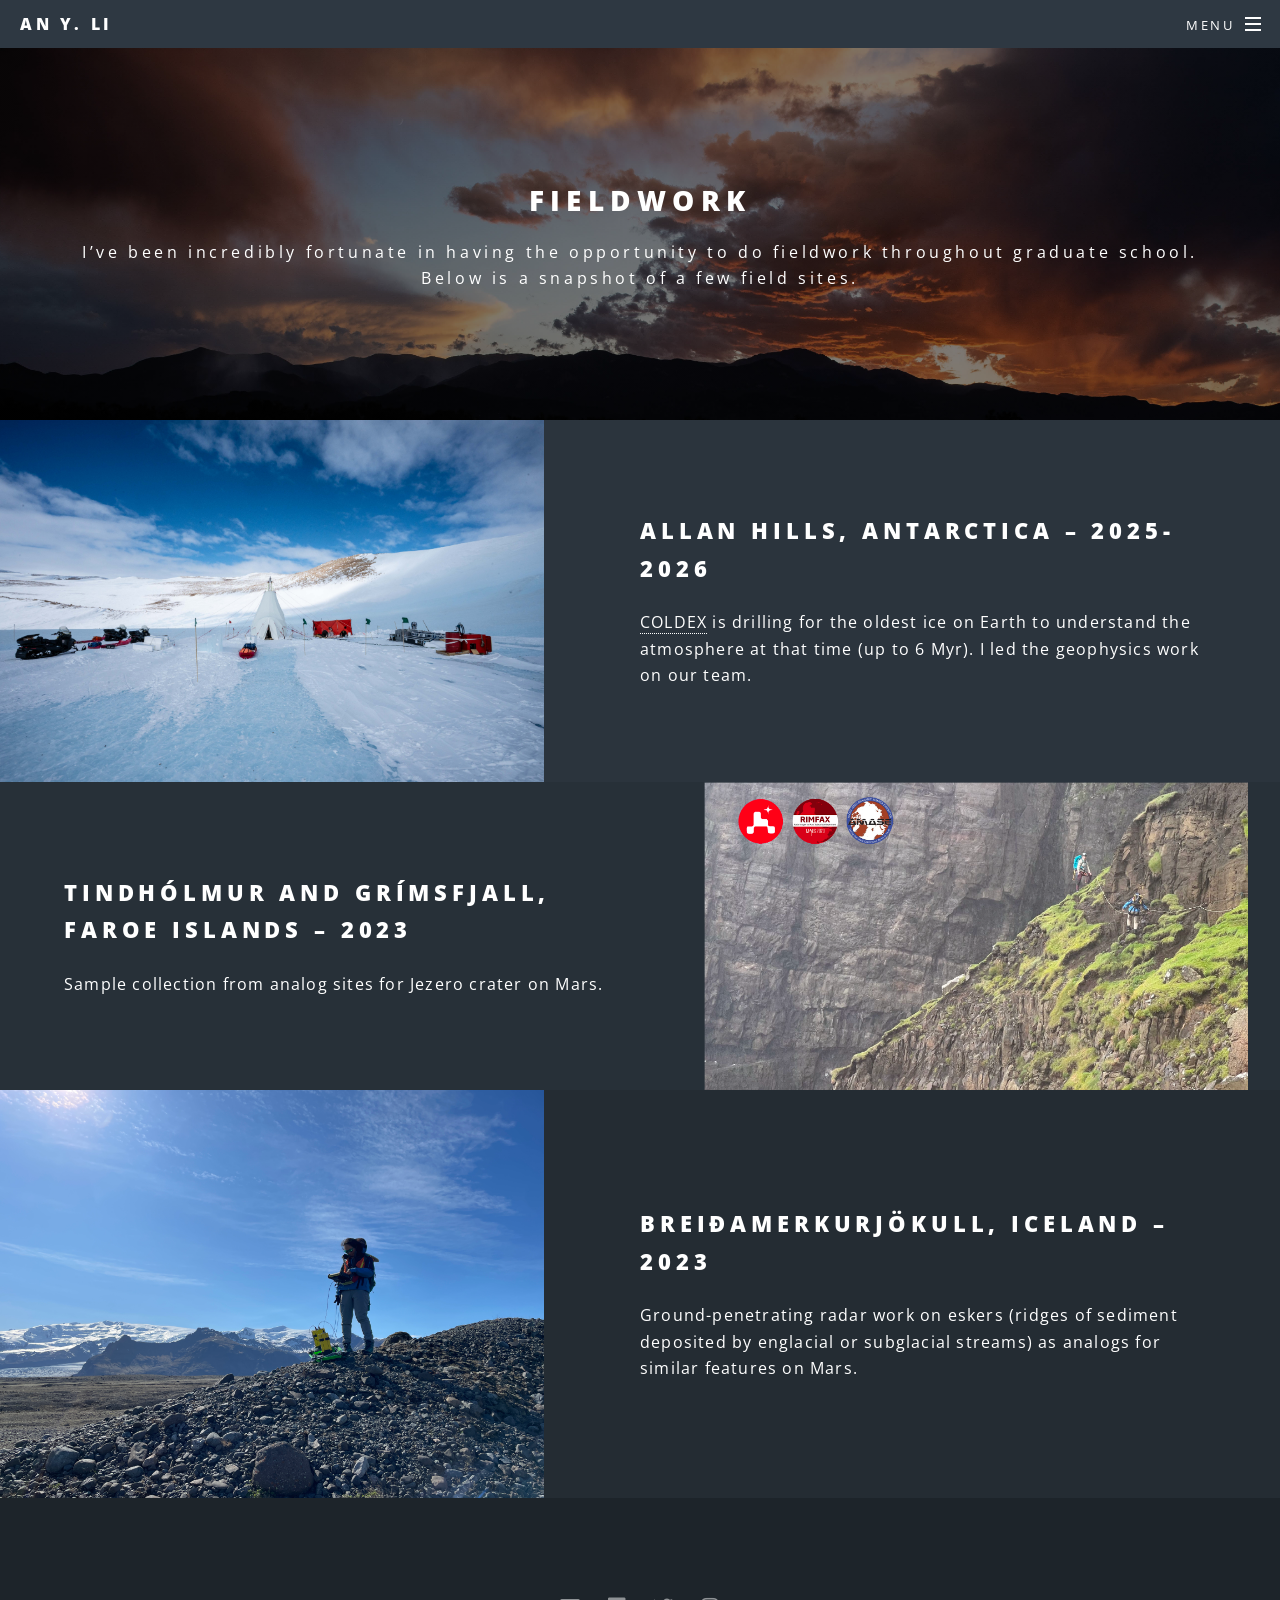
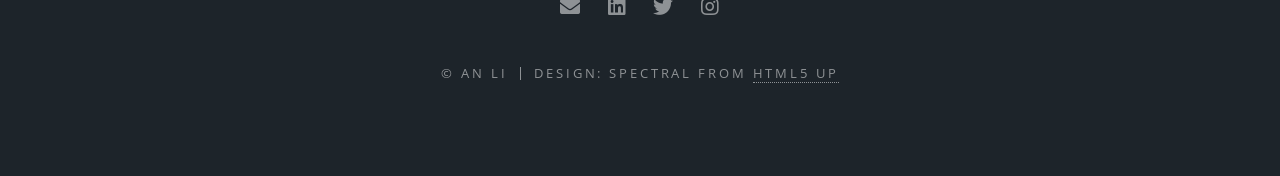
==== commit 25aa4595: "Update fieldwork.html" ====
--- a/fieldwork.html
+++ b/fieldwork.html
@@ -28,7 +28,7 @@
 										<ul>
 											<li><a href="index.html">Home</a></li>
 											<li><a href="research.html">Research</a></li>
-											<li><a href="publications.html">Publications</a></li
+											<li><a href="publications.html">Publications</a></li>
                       						<li><a href="fieldwork.html">Fieldwork</a></li>
 											<li><a href="resources.html">Resources</a></li>
 											<li><a href="https://anliphotography.com">Photography Website</a> </li>
@@ -56,7 +56,7 @@
 								</div>
 								<div class="content">
 									<h2>Allan Hills, Antarctica – 2025-2026</br> </h2>
-									<p><a href="https://coldex.org"> COLDEX</a> ice core drilling for the oldest ice on Earth to understand the atmosphere at that time (up to 6 Myr). I led the geophysics work on our team.</p>
+									<p><a href="https://coldex.org"> COLDEX</a> is drilling for the oldest ice on Earth to understand the atmosphere at that time (up to 6 Myr). I led the geophysics work on our team.</p>
 								</div>
                 
 							</section>
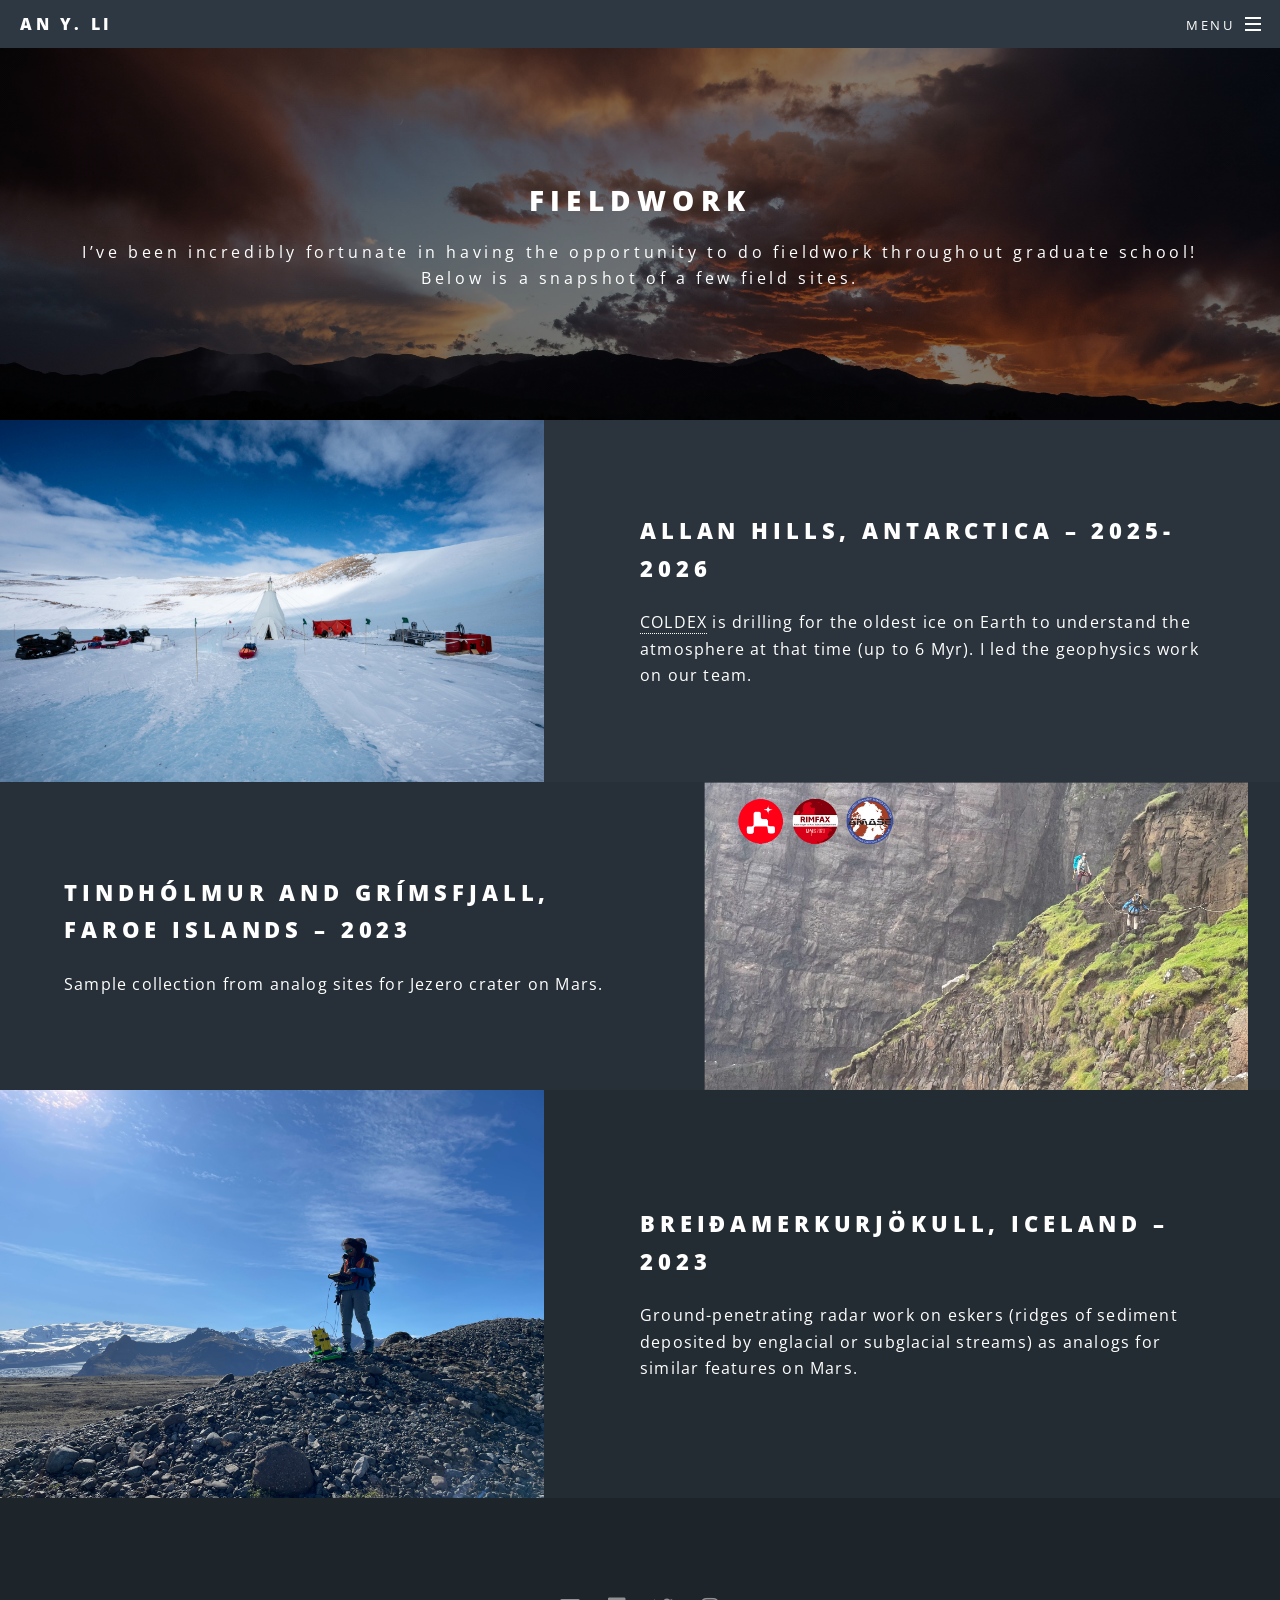
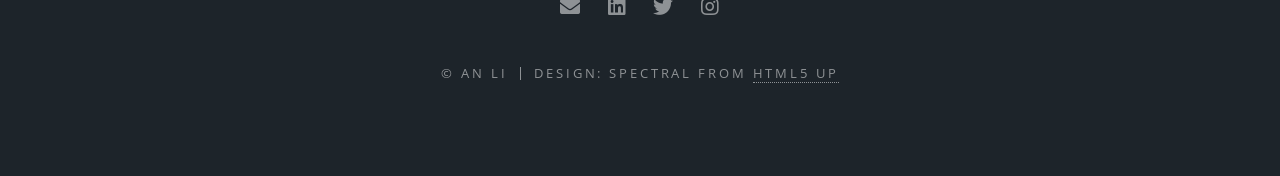
==== commit 72f3bbd7: "Update fieldwork.html" ====
--- a/fieldwork.html
+++ b/fieldwork.html
@@ -45,7 +45,7 @@
 					<article id="main">
 						<header>
 							<h2>Fieldwork</h2>
-							<p style="text-transform: none;">I’ve been incredibly fortunate in having the opportunity to do fieldwork throughout graduate school. <br/> Below is a snapshot of a few field sites. </p>
+							<p style="text-transform: none;">I’ve been incredibly fortunate in having the opportunity to do fieldwork throughout graduate school! <br/> Below is a snapshot of a few field sites. </p>
 						</header>
 						<section id="two" class="wrapper alt style2">
 							
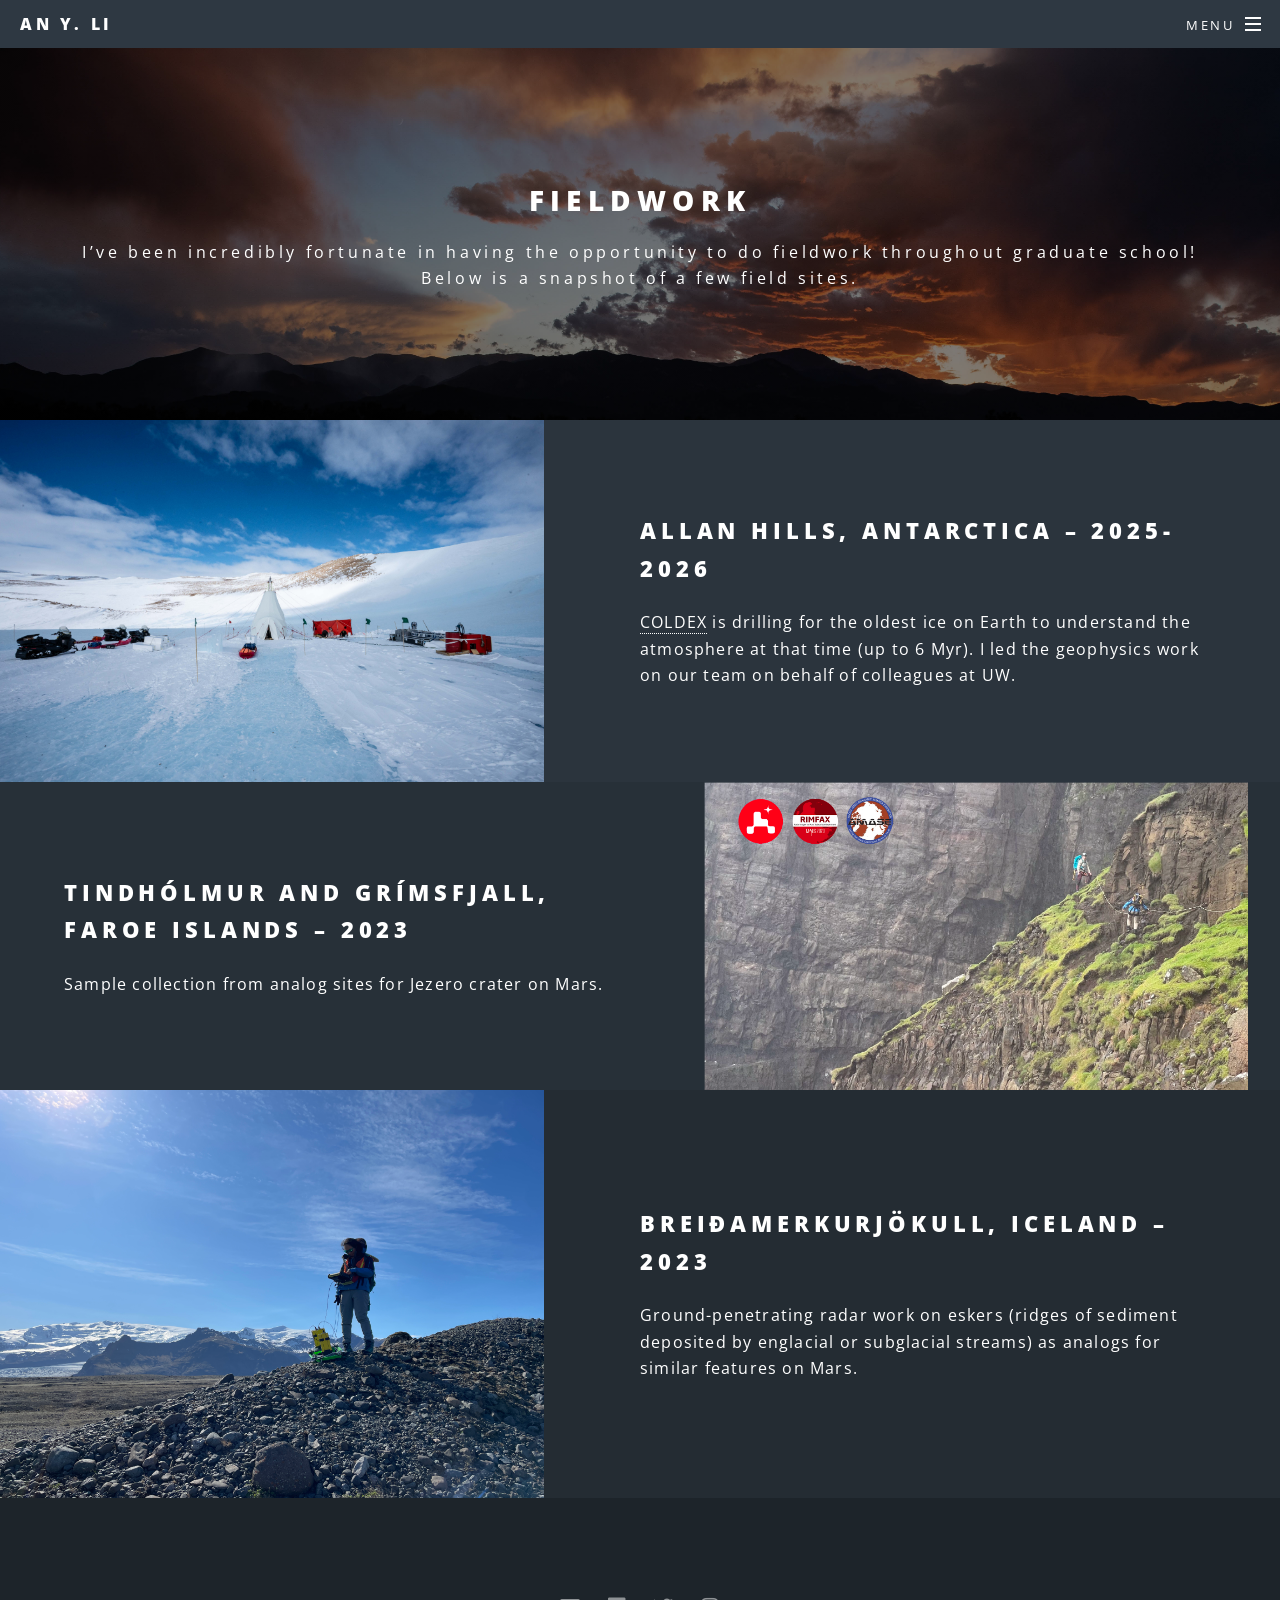
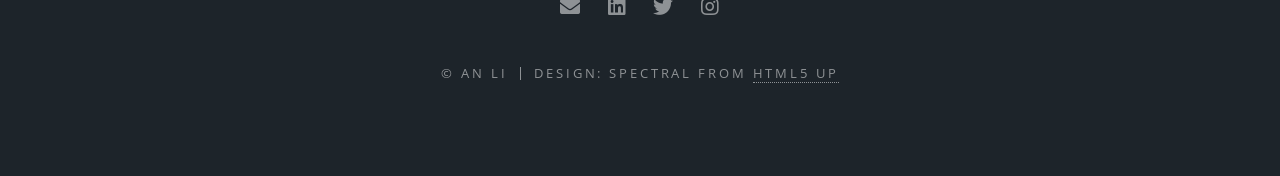
==== commit 800a930c: "Update fieldwork.html" ====
--- a/fieldwork.html
+++ b/fieldwork.html
@@ -56,7 +56,7 @@
 								</div>
 								<div class="content">
 									<h2>Allan Hills, Antarctica – 2025-2026</br> </h2>
-									<p><a href="https://coldex.org"> COLDEX</a> is drilling for the oldest ice on Earth to understand the atmosphere at that time (up to 6 Myr). I led the geophysics work on our team.</p>
+									<p><a href="https://coldex.org"> COLDEX</a> is drilling for the oldest ice on Earth to understand the atmosphere at that time (up to 6 Myr). I led the geophysics work on our team on behalf of colleagues at UW.</p>
 								</div>
                 
 							</section>
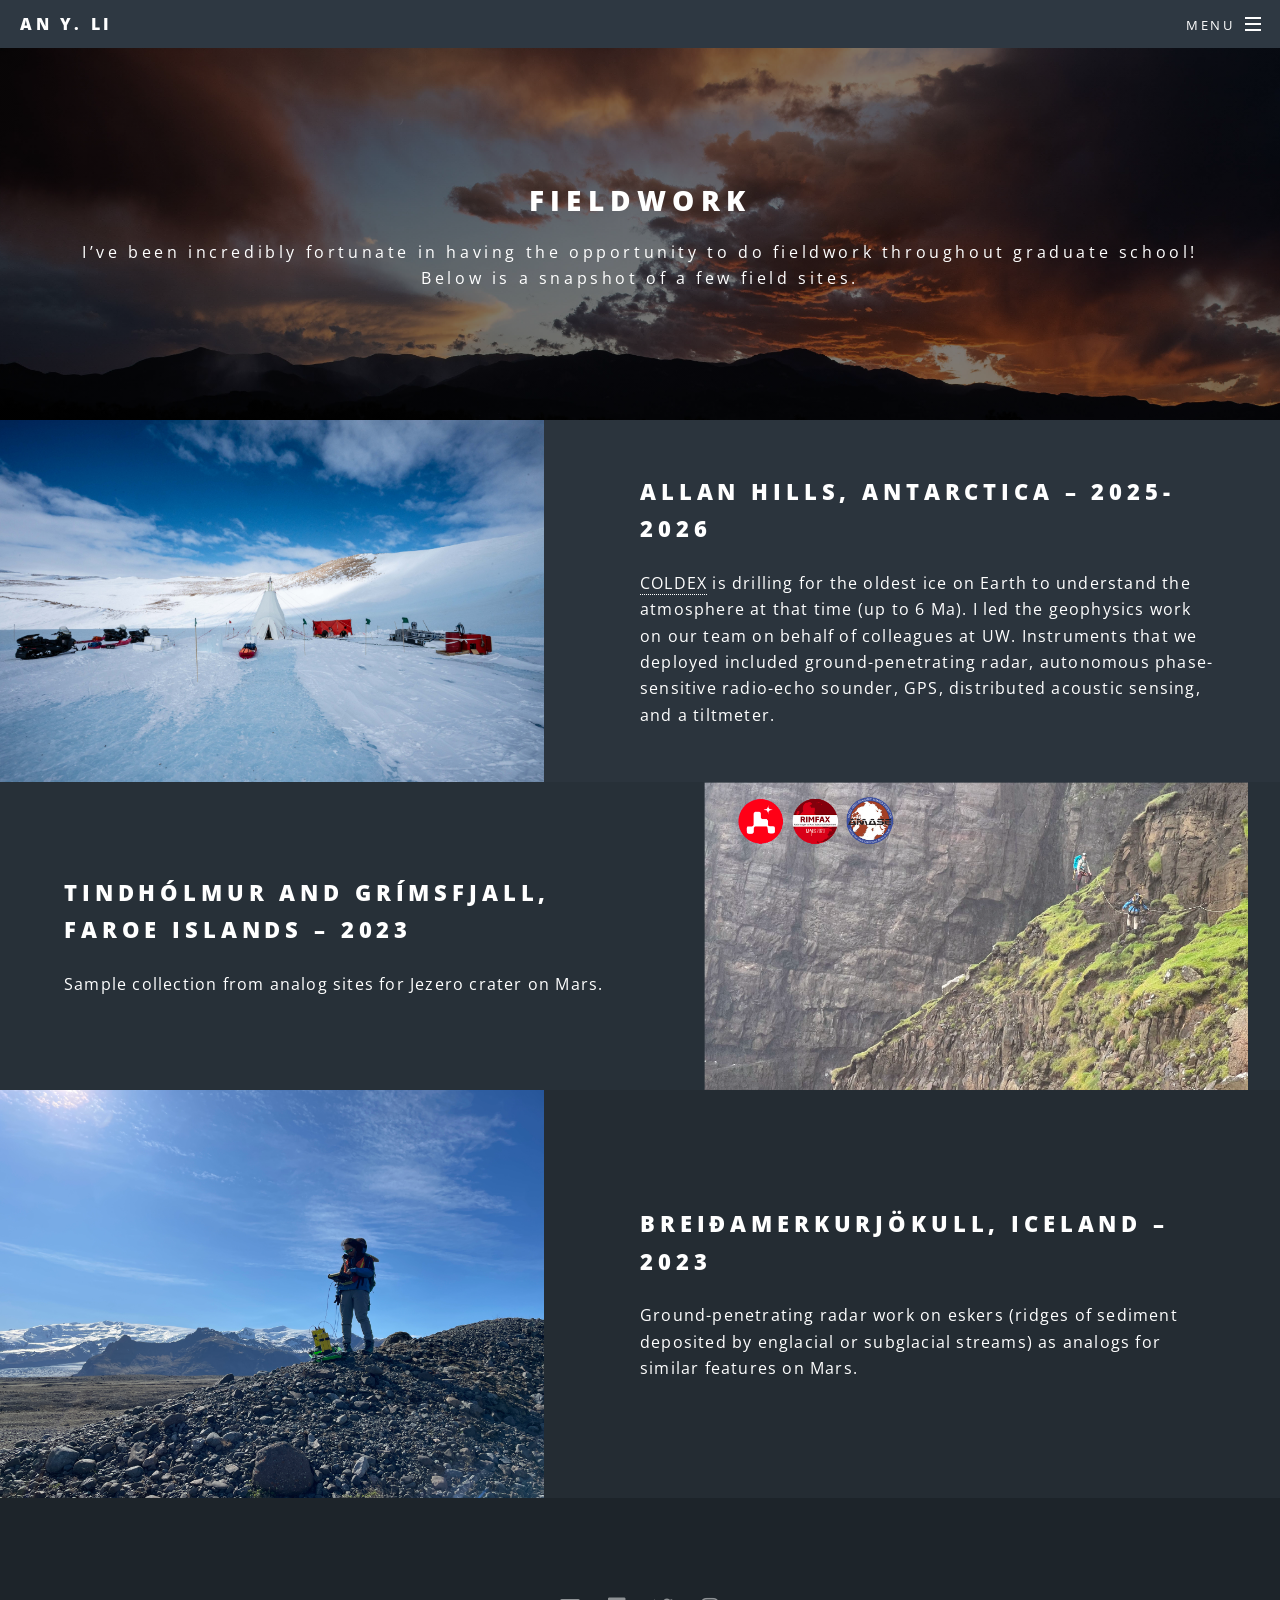
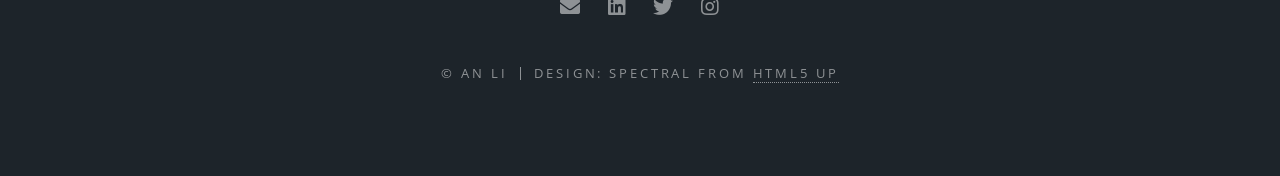
==== commit f8b26532: "Update fieldwork.html" ====
--- a/fieldwork.html
+++ b/fieldwork.html
@@ -56,7 +56,7 @@
 								</div>
 								<div class="content">
 									<h2>Allan Hills, Antarctica – 2025-2026</br> </h2>
-									<p><a href="https://coldex.org"> COLDEX</a> is drilling for the oldest ice on Earth to understand the atmosphere at that time (up to 6 Myr). I led the geophysics work on our team on behalf of colleagues at UW.</p>
+									<p><a href="https://coldex.org"> COLDEX</a> is drilling for the oldest ice on Earth to understand the atmosphere at that time (up to 6 Ma). I led the geophysics work on our team on behalf of colleagues at UW. Instruments that we deployed included ground-penetrating radar, autonomous phase-sensitive radio-echo sounder, GPS, distributed acoustic sensing, and a tiltmeter. </p>
 								</div>
                 
 							</section>
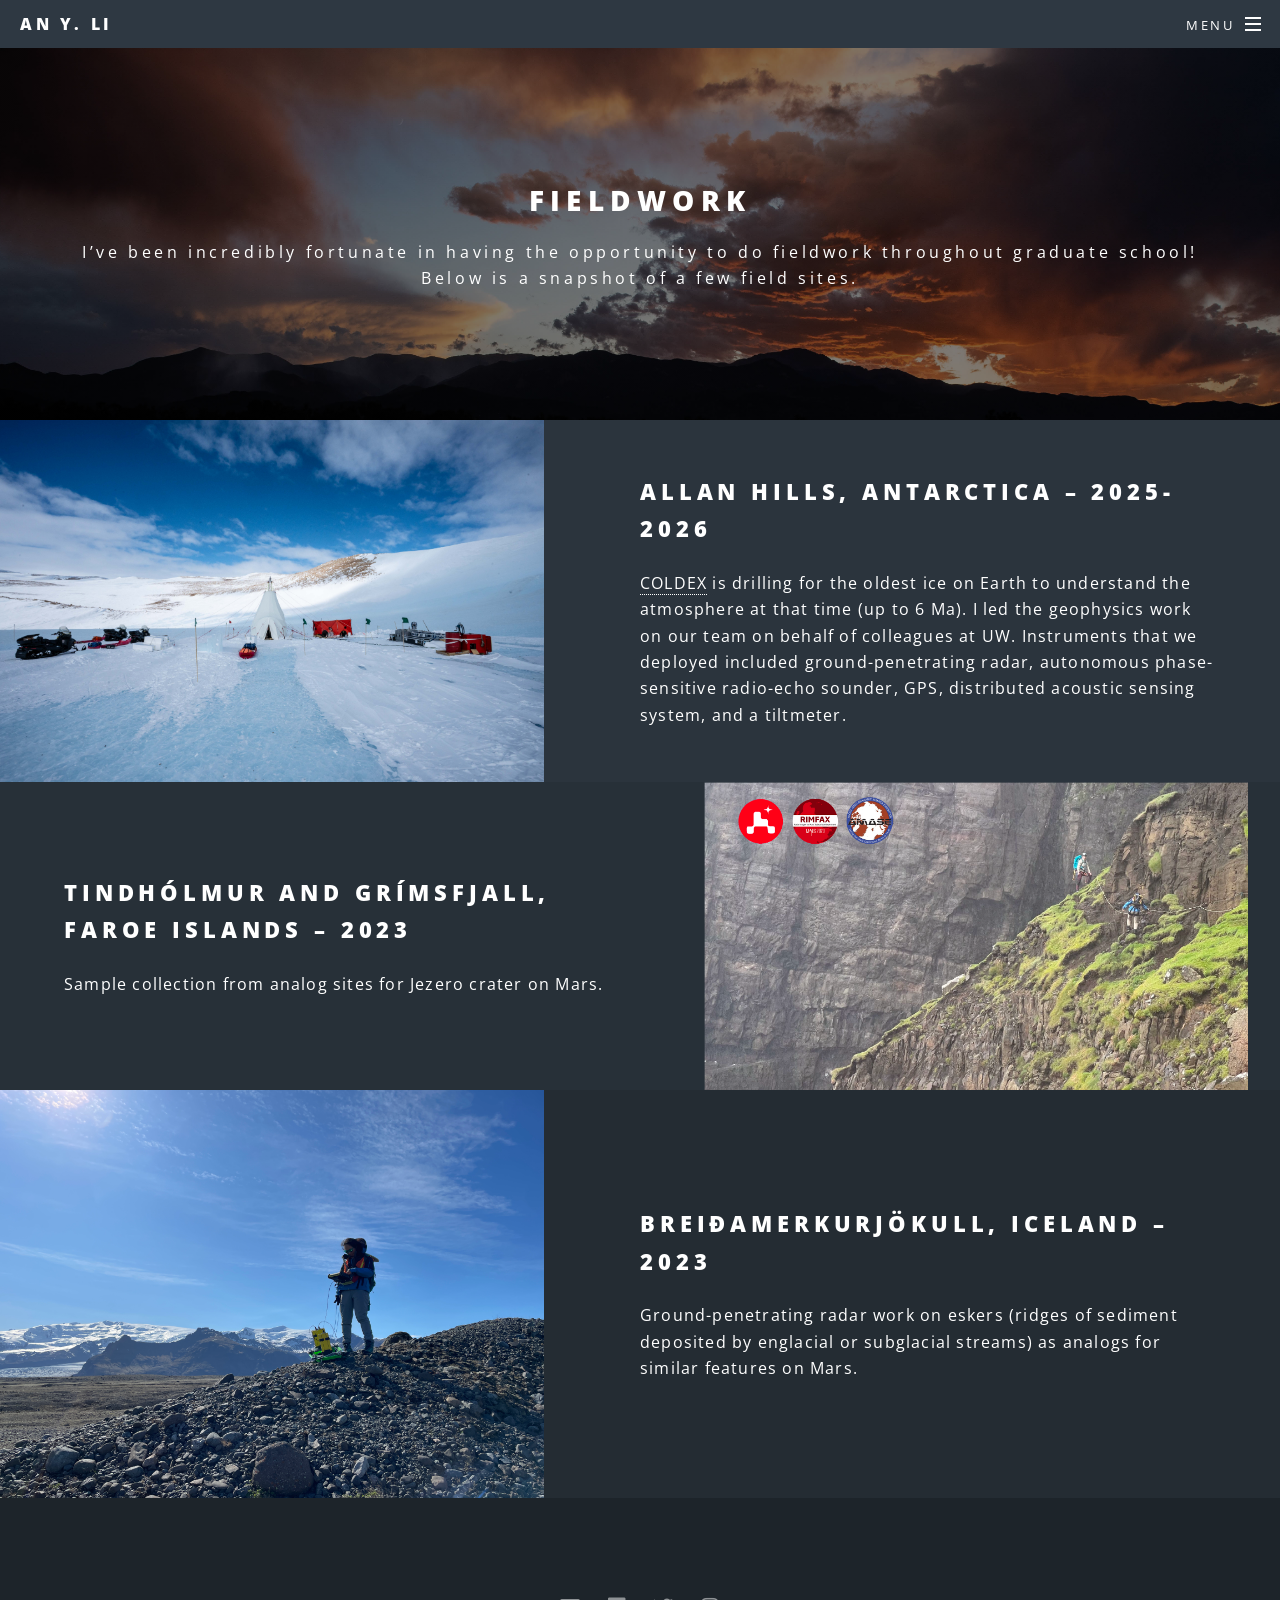
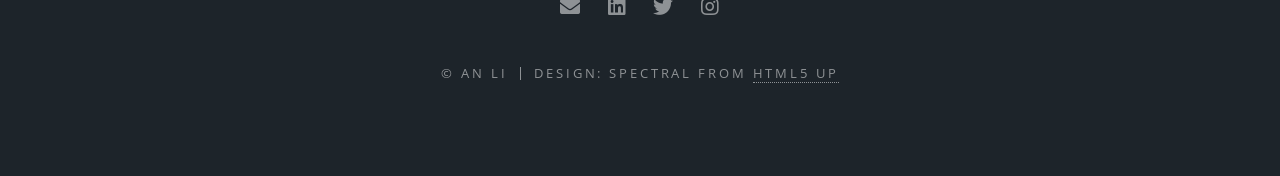
==== commit 8a56d38a: "Update fieldwork.html" ====
--- a/fieldwork.html
+++ b/fieldwork.html
@@ -56,7 +56,7 @@
 								</div>
 								<div class="content">
 									<h2>Allan Hills, Antarctica – 2025-2026</br> </h2>
-									<p><a href="https://coldex.org"> COLDEX</a> is drilling for the oldest ice on Earth to understand the atmosphere at that time (up to 6 Ma). I led the geophysics work on our team on behalf of colleagues at UW. Instruments that we deployed included ground-penetrating radar, autonomous phase-sensitive radio-echo sounder, GPS, distributed acoustic sensing, and a tiltmeter. </p>
+									<p><a href="https://coldex.org"> COLDEX</a> is drilling for the oldest ice on Earth to understand the atmosphere at that time (up to 6 Ma). I led the geophysics work on our team on behalf of colleagues at UW. Instruments that we deployed included ground-penetrating radar, autonomous phase-sensitive radio-echo sounder, GPS, distributed acoustic sensing system, and a tiltmeter. </p>
 								</div>
                 
 							</section>
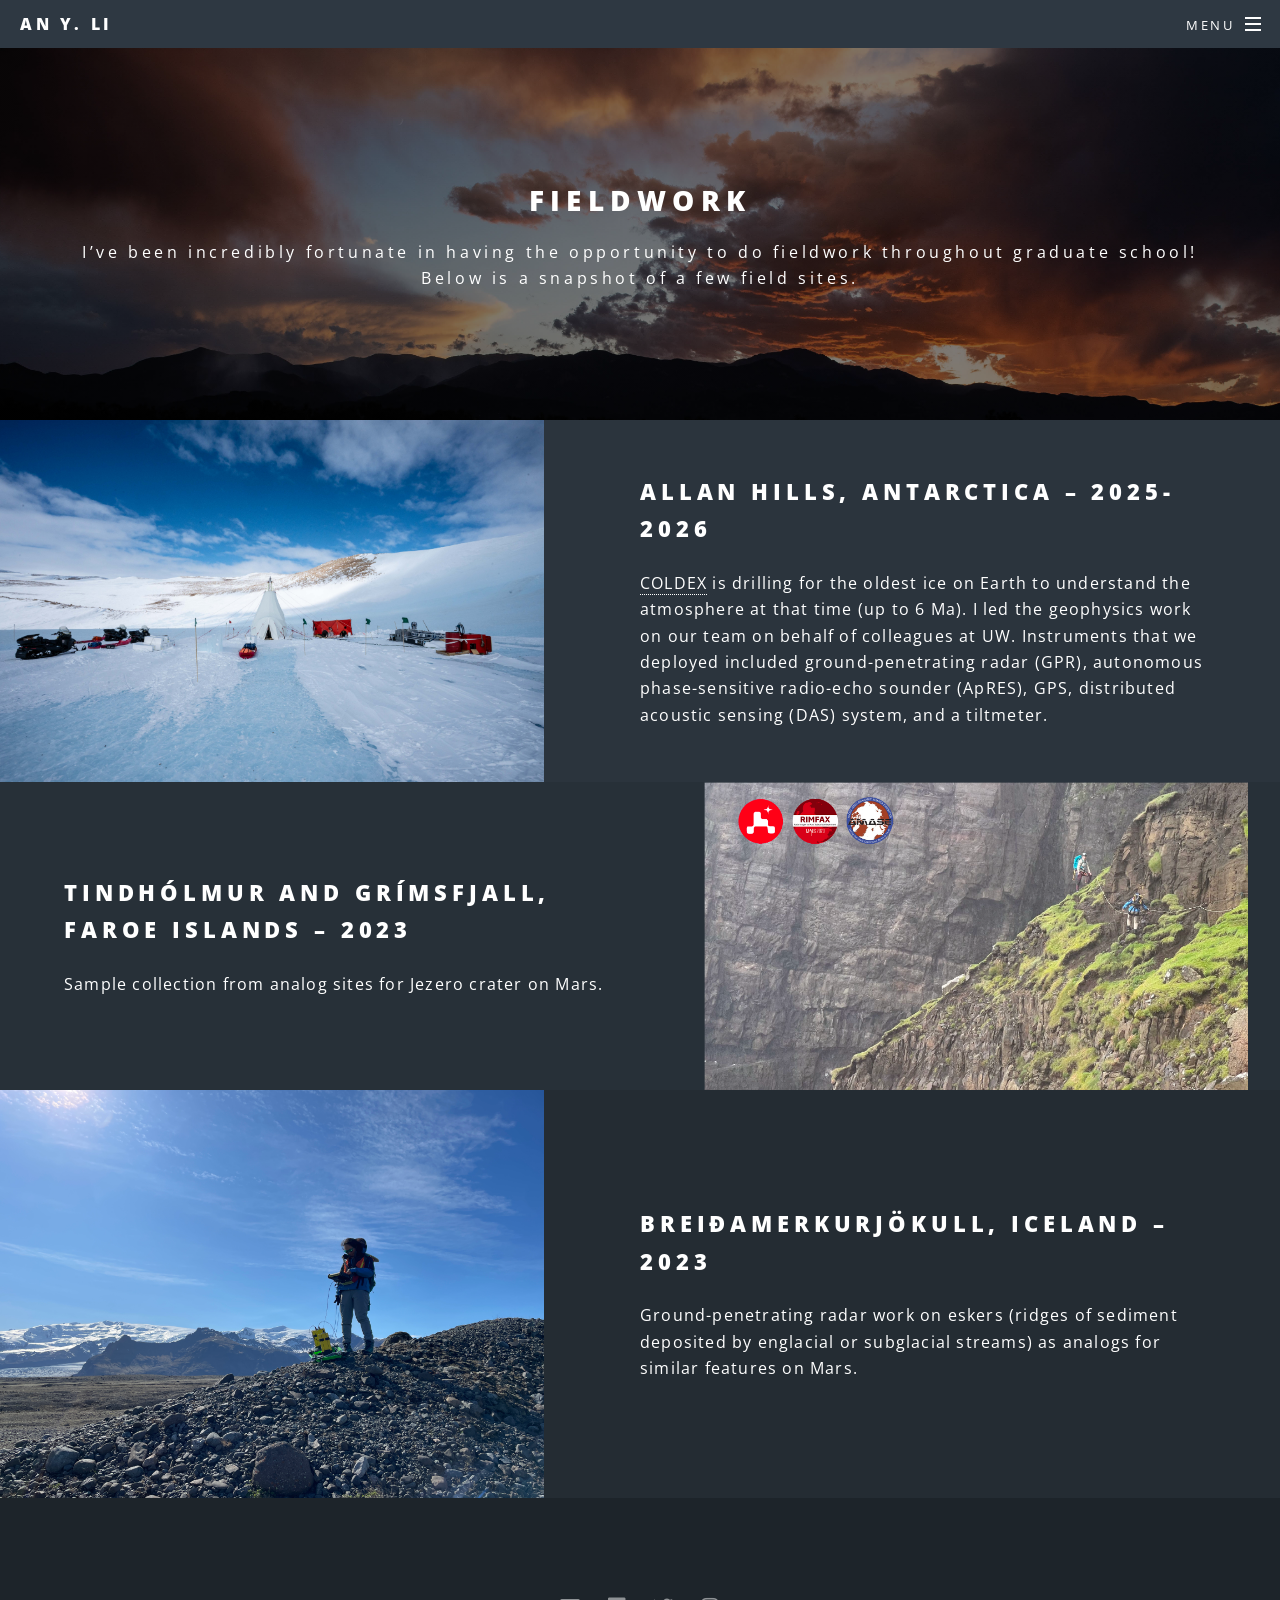
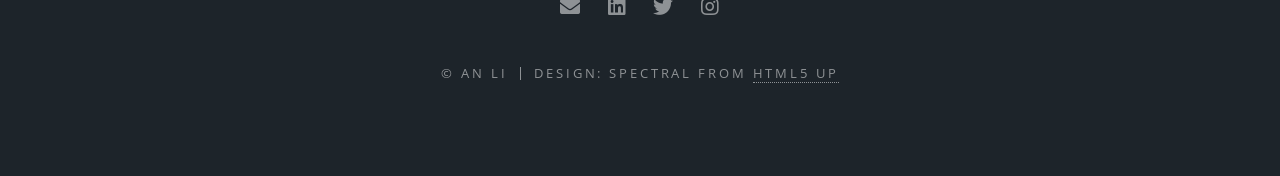
==== commit 1455a526: "Update fieldwork.html" ====
--- a/fieldwork.html
+++ b/fieldwork.html
@@ -56,7 +56,7 @@
 								</div>
 								<div class="content">
 									<h2>Allan Hills, Antarctica – 2025-2026</br> </h2>
-									<p><a href="https://coldex.org"> COLDEX</a> is drilling for the oldest ice on Earth to understand the atmosphere at that time (up to 6 Ma). I led the geophysics work on our team on behalf of colleagues at UW. Instruments that we deployed included ground-penetrating radar, autonomous phase-sensitive radio-echo sounder, GPS, distributed acoustic sensing system, and a tiltmeter. </p>
+									<p><a href="https://coldex.org"> COLDEX</a> is drilling for the oldest ice on Earth to understand the atmosphere at that time (up to 6 Ma). I led the geophysics work on our team on behalf of colleagues at UW. Instruments that we deployed included ground-penetrating radar (GPR), autonomous phase-sensitive radio-echo sounder (ApRES), GPS, distributed acoustic sensing (DAS) system, and a tiltmeter. </p>
 								</div>
                 
 							</section>
